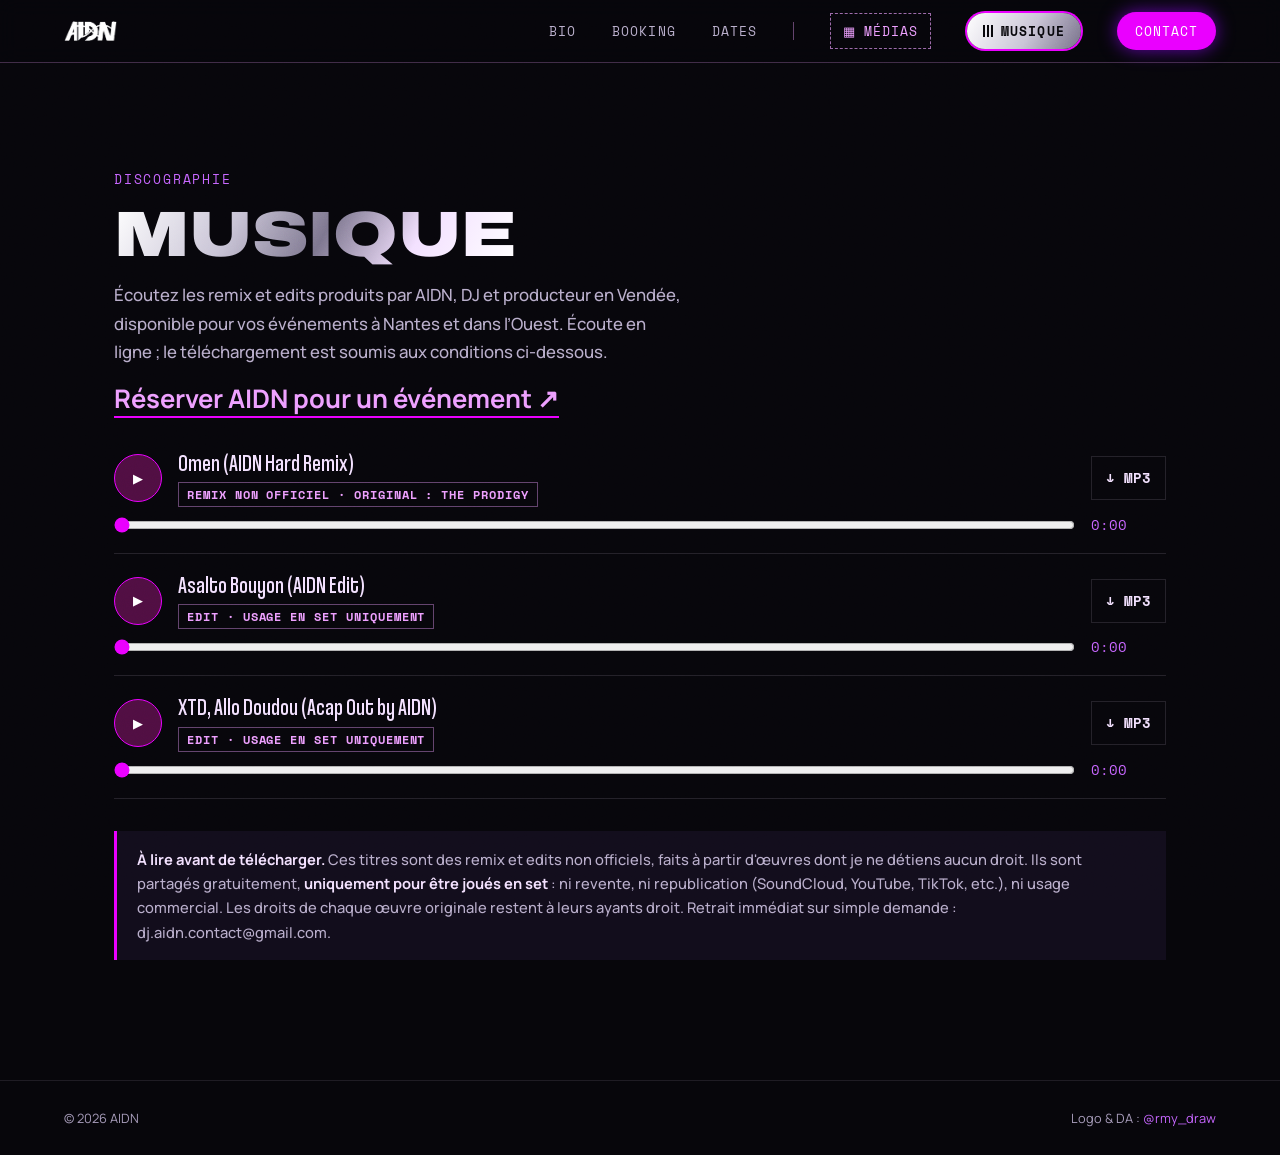
==== musique.html @ cf3eb72c "SEO Update" ====
<!DOCTYPE html>
<html lang="fr">
<head>
<meta charset="UTF-8">
<meta name="viewport" content="width=device-width, initial-scale=1, viewport-fit=cover">
<title>AIDN | Remix, edits et production musicale · DJ Nantes</title>
<meta name="description" content="Écoutez les remix et edits d’AIDN, DJ et producteur en Vendée, dispo à Nantes et dans l’Ouest. Écoute en ligne, téléchargement réservé aux DJ. Booking ouvert.">
<meta name="robots" content="index,follow,max-image-preview:large">
<meta name="theme-color" content="#07060b">
<link rel="canonical" href="https://djaidn.fr/musique.html">
<meta property="og:type" content="website">
<meta property="og:locale" content="fr_FR">
<meta property="og:site_name" content="AIDN">
<meta property="og:title" content="AIDN | Remix, edits et production musicale · DJ Nantes">
<meta property="og:description" content="Écoutez les remix et edits d’AIDN, DJ et producteur en Vendée, disponible à Nantes et dans l’Ouest.">
<meta property="og:url" content="https://djaidn.fr/musique.html">
<meta property="og:image" content="https://djaidn.fr/assets/og-aidn.jpg">
<meta property="og:image:type" content="image/jpeg">
<meta property="og:image:width" content="1200">
<meta property="og:image:height" content="630">
<meta property="og:image:alt" content="AIDN, DJ et producteur">
<meta name="twitter:card" content="summary_large_image">
<meta name="twitter:title" content="AIDN | Remix, edits et production musicale · DJ Nantes">
<meta name="twitter:description" content="Remix et edits produits par AIDN, DJ en Vendée et à Nantes.">
<meta name="twitter:image" content="https://djaidn.fr/assets/og-aidn.jpg">
<link rel="icon" href="assets/favicon-48.png" sizes="48x48" type="image/png">
<link rel="icon" href="assets/icon-192.png" sizes="192x192" type="image/png">
<link rel="apple-touch-icon" href="assets/apple-touch-icon.png">
<link rel="preload" as="image" href="assets/AIDNwLogo.png" fetchpriority="high">
<link rel="preconnect" href="https://fonts.googleapis.com">
<link rel="preconnect" href="https://fonts.gstatic.com" crossorigin>
<link href="https://fonts.googleapis.com/css2?family=Manrope:wght@500;700&family=Space+Mono:wght@400;700&display=swap" rel="stylesheet">
<link rel="preload" href="assets/fonts/Archivo-Expanded-Black.woff2" as="font" type="font/woff2" crossorigin>
<link rel="preload" href="assets/fonts/Coolvetica-Rg-Cond.woff2" as="font" type="font/woff2" crossorigin>
<link rel="stylesheet" href="style.css">
<script type="application/ld+json">
{
  "@context": "https://schema.org",
  "@type": "WebPage",
  "@id": "https://djaidn.fr/musique.html#webpage",
  "url": "https://djaidn.fr/musique.html",
  "name": "AIDN | Remix, edits et production musicale",
  "description": "Remix et edits produits par AIDN, DJ et producteur en Vendée, disponible à Nantes et dans l’Ouest.",
  "isPartOf": { "@id": "https://djaidn.fr/#website" },
  "about": { "@id": "https://djaidn.fr/#aidn" },
  "inLanguage": "fr-FR"
}
</script>
</head>
<body>
<div class="grain" aria-hidden="true"></div>

<header class="nav" id="nav">
  <a href="index.html" class="nav-logo"><img src="assets/AIDNwLogo.png" alt="AIDN, retour en haut" width="53" height="30"></a>
  <nav aria-label="Navigation principale">
    <a href="index.html#bio" class="nav-sec">Bio</a>
    <a href="index.html#booking" class="nav-sec">Booking</a>
    <a href="index.html#dates" class="nav-sec">Dates</a>
    <span class="nav-sep" aria-hidden="true"></span>
    <a href="index.html#medias" class="nav-gal">Médias</a>
    <a href="musique.html" class="nav-music" aria-current="page"><span class="eq" aria-hidden="true"><i></i><i></i><i></i></span>Musique</a>
    <a href="index.html#contact" class="pill">Contact</a>
  </nav>
</header>

<main>
  <section class="stub page-top" id="music">
    <p class="tag">Discographie</p>
    <h1 class="chrome">Musique</h1>
    <p>Écoutez les remix et edits produits par AIDN, DJ et producteur en Vendée, disponible pour vos événements à Nantes et dans l’Ouest. Écoute en ligne ; le téléchargement est soumis aux conditions ci-dessous.</p>
    <a class="mail" href="index.html#booking">Réserver AIDN pour un événement ↗</a>
    <ul class="tracks">
      <li class="track" data-title="Omen (AIDN Hard Remix)">
        <button type="button" class="t-play" aria-label="Lire Omen (AIDN Hard Remix)">▶</button>
        <div class="t-info"><strong>Omen (AIDN Hard Remix)</strong><span class="badge">Remix non officiel · original : The Prodigy</span></div>
        <input class="t-seek" type="range" min="0" max="100" value="0" step="0.1" aria-label="Position de lecture">
        <span class="t-time">0:00</span>
        <a class="t-dl" href="assets/audio/omen-aidn-hard-remix.mp3" download>↓ MP3</a>
      </li>
      <li class="track" data-title="Asalto Bouyon (AIDN Edit)">
        <button type="button" class="t-play" aria-label="Lire Asalto Bouyon (AIDN Edit)">▶</button>
        <div class="t-info"><strong>Asalto Bouyon (AIDN Edit)</strong><span class="badge">Edit · usage en set uniquement</span></div>
        <input class="t-seek" type="range" min="0" max="100" value="0" step="0.1" aria-label="Position de lecture">
        <span class="t-time">0:00</span>
        <a class="t-dl" href="assets/audio/asalto-bouyon-edit.mp3" download>↓ MP3</a>
      </li>
      <li class="track" data-title="XTD, Allo Doudou (Acap Out by AIDN)">
        <button type="button" class="t-play" aria-label="Lire Allo Doudou (Acap Out by AIDN)">▶</button>
        <div class="t-info"><strong>XTD, Allo Doudou (Acap Out by AIDN)</strong><span class="badge">Edit · usage en set uniquement</span></div>
        <input class="t-seek" type="range" min="0" max="100" value="0" step="0.1" aria-label="Position de lecture">
        <span class="t-time">0:00</span>
        <a class="t-dl" href="assets/audio/allo-doudou-acap-out.mp3" download>↓ MP3</a>
      </li>
    </ul>
    <aside class="legal">
      <strong>À lire avant de télécharger.</strong> Ces titres sont des remix et edits non officiels, faits à partir d'œuvres dont je ne détiens aucun droit. Ils sont partagés gratuitement, <b>uniquement pour être joués en set</b> : ni revente, ni republication (SoundCloud, YouTube, TikTok, etc.), ni usage commercial. Les droits de chaque œuvre originale restent à leurs ayants droit. Retrait immédiat sur simple demande : dj.aidn.contact@gmail.com.
    </aside>
    <dialog id="dlDialog">
      <form method="dialog">
        <h3>Conditions de téléchargement</h3>
        <p>Edit ou remix non officiel : je n'en détiens pas les droits. Usage en set uniquement, sans publication ni revente.</p>
        <label><input type="checkbox" id="dlOk"> J'accepte ces conditions</label>
        <div class="dlg-actions"><button value="cancel">Annuler</button><button id="dlGo" value="ok" disabled>Télécharger</button></div>
      </form>
    </dialog>
  </section>
</main>

<footer>
  <span>© 2026 AIDN</span>
  <span>Logo &amp; DA : <a href="https://www.instagram.com/rmy_draw/" target="_blank" rel="noopener">@rmy_draw</a></span>
</footer>

<script src="script.js" defer></script>
</body>
</html>
---- style.css ----
/* =========================================================
   style.css — AIDN · Direction 1 « Y2K Grunge & Modern Clubbing »
   1. Variables  2. Base  3. Nav  4. Hero  5. Bandeau papier
   6. Sections  7. Responsive / accessibilité
   ========================================================= */

@font-face{font-family:'Archivo Expanded';src:url('assets/fonts/Archivo-Expanded-Black.woff2') format('woff2');font-weight:900;font-style:normal;font-display:swap}
@font-face{font-family:'Coolvetica Condensed';src:url('assets/fonts/Coolvetica-Rg-Cond.woff2') format('woff2');font-weight:400;font-style:normal;font-display:swap}
@font-face{font-family:'Grime Slime';src:url('assets/fonts/GrimeSlime-Regular.woff2') format('woff2');font-weight:400;font-style:normal;font-display:swap}

/* ---------- 1. Variables : palette de la charte + effet chrome ---------- */
:root {
  --ink: #07060b; 
  --surface: #120d1c;
  --deep: #500e42; 
  --vivid: #ea00ff; 
  --mid: #c766ff; 
  --pink: #ee9fff; 
  --pale: #f3e1ff;
  --chrome: linear-gradient(120deg,#fff 0%,#c9c4d6 30%,#7d768f 52%,#f3e1ff 74%,#fff 100%);
  
  /* Polices : titres / sous-titres / accents / texte / labels */
  --display: 'Archivo Expanded', 'Arial Black', sans-serif;
  --cond: 'Coolvetica Condensed', 'Arial Narrow', sans-serif;
  --tag: 'Grime Slime', cursive;
  --body: 'Manrope', sans-serif;
  --mono: 'Space Mono', monospace;
  
  --pad: clamp(20px,5vw,64px);
}

/* ---------- 2. Base ---------- */

*{box-sizing:border-box;margin:0;padding:0}
html{scroll-behavior:smooth;scroll-padding-top:80px}
body{background:var(--ink);color:var(--pale);font:500 1rem/1.6 var(--body);overflow-x:hidden}
img{max-width:100%;display:block}
a{color:inherit;text-decoration:none}
:focus-visible{outline:2px solid var(--pink);outline-offset:3px}
::selection{background:var(--vivid);color:#fff}


/* Grain : la texture qui casse le côté « lisse » */
.grain{
  position:fixed;inset:0;z-index:60;pointer-events:none;opacity:.08;mix-blend-mode:overlay;
  background-image:url("data:image/svg+xml,%3Csvg xmlns='http://www.w3.org/2000/svg' width='120' height='120'%3E%3Cfilter id='n'%3E%3CfeTurbulence type='fractalNoise' baseFrequency='0.9' numOctaves='2' stitchTiles='stitch'/%3E%3C/filter%3E%3Crect width='100%25' height='100%25' filter='url(%23n)'/%3E%3C/svg%3E");
}
.tag{font:400 .72rem var(--mono);letter-spacing:.18em;text-transform:uppercase;color:var(--mid)}
.chrome{background:var(--chrome);-webkit-background-clip:text;background-clip:text;color:transparent}

/* ---------- 3. Nav ---------- */
.nav{
  position:fixed;top:0;left:0;right:0;z-index:50;
  display:flex;align-items:center;justify-content:space-between;
  padding:12px var(--pad);padding-top:calc(12px + env(safe-area-inset-top,0px));
  background:rgba(7,6,11,.7);backdrop-filter:blur(10px);
  border-bottom:1px solid rgba(238,159,255,.25);transition:padding .3s ease;
}
.nav.scrolled{padding-block:6px}
.nav-logo img{height:30px;width:auto}
.nav nav{display:flex;align-items:center;gap:clamp(16px,3vw,36px)}
.nav a:not(.nav-logo),.nav-btn{font:400 .76rem var(--mono);letter-spacing:.08em;text-transform:uppercase;color:#b9aecb;transition:color .2s}
.nav a:not(.nav-logo):hover,.nav-btn:hover{color:#fff}
.nav .pill{color:var(--pale);border:1px solid var(--vivid);border-radius:999px;padding:8px 16px}
.nav .pill:hover{background:var(--vivid)}

/* ---------- 4. Hero ---------- */
.hero{
  position:relative;min-height:100svh;overflow:hidden;
  display:flex;flex-direction:column;align-items:center;justify-content:center;text-align:center;
  padding:96px var(--pad) 72px;
  background:radial-gradient(ellipse at 50% 38%,rgba(149,0,255,.28),transparent 62%);
}
/* Halftone : trame de points en surimpression */
.hero::before{
  content:"";position:absolute;inset:0;pointer-events:none;opacity:.14;
  background:radial-gradient(circle,var(--mid) 1.3px,transparent 1.6px) 0 0/14px 14px;
  -webkit-mask-image:linear-gradient(transparent,#000 30%,#000 70%,transparent);
          mask-image:linear-gradient(transparent,#000 30%,#000 70%,transparent);
}
.hero>*{position:relative}
/* Le PNG a un fond noir : « screen » le fond le décor sans carré visible */
.hero-art{width:min(130%,1080px);margin:-6% auto -8%;mix-blend-mode:screen}
.hero-sub{max-width:46ch;color:#b9aecb}

.doors{display:grid;grid-template-columns:1fr 1fr;gap:16px;width:min(100%,720px);margin-top:36px;text-align:left}
.door{
  display:flex;flex-direction:column;gap:6px;padding:22px 24px;border-radius:4px;
  border:1px solid rgba(238,159,255,.4);background:rgba(18,13,28,.75);
  transition:transform .25s ease,box-shadow .25s ease,background .25s ease;
}
.door .k{font:700 .7rem var(--mono);letter-spacing:.16em;text-transform:uppercase;color:var(--pink)}
.door strong{font:400 1.7rem/1.05 var(--cond)}
.door em{font:400 .76rem var(--mono);font-style:normal;color:#b9aecb}
.door:hover{transform:translateY(-4px) rotate(-.6deg);box-shadow:0 0 34px rgba(149,0,255,.6);background:var(--deep)}
.door-fan{border-color:var(--vivid)}

/* ---------- 5. Bandeau « papier » aux bords déchirés + défilement ---------- */
.marquee{position:relative;background:var(--pale);color:var(--deep);padding:20px 0;overflow:hidden;margin:20px 0}
.marquee::before,.marquee::after{content:"";position:absolute;left:0;right:0;height:18px;background:var(--ink)}
.marquee::before{top: -1px;clip-path:polygon(0 0,100% 0,100% 40%,94% 70%,88% 25%,82% 80%,76% 35%,70% 75%,64% 20%,58% 70%,52% 30%,46% 80%,40% 25%,34% 72%,28% 30%,22% 78%,16% 22%,10% 70%,5% 35%,0 60%)}
.marquee::after{bottom:0;clip-path:polygon(0 100%,100% 100%,100% 60%,95% 30%,89% 75%,83% 25%,77% 70%,71% 30%,65% 80%,59% 28%,53% 72%,47% 22%,41% 75%,35% 30%,29% 80%,23% 25%,17% 72%,11% 30%,5% 78%,0 40%)}
.marquee-track{display:flex;width:max-content;animation:scroll 30s linear infinite}
.marquee-track span{font:900 clamp(1.4rem,4vw,2.4rem) var(--display);text-transform:uppercase;padding:0 .8em;white-space:nowrap}
.marquee-track span::after{content:"✦";margin-left:1.6em;color:var(--vivid)}
@keyframes scroll{to{transform:translateX(-50%)}}

/* ---------- 6. Sections ---------- */
.stub{max-width:1180px;margin:0 auto;padding:clamp(72px,10vw,120px) var(--pad);display:flex;flex-direction:column;gap:14px;align-items:flex-start}
.stub h1,.stub h2{font:900 clamp(2.2rem,6vw,4rem)/1 var(--display);text-transform:uppercase}
.stub p:not(.tag){color:#b9aecb;max-width:52ch}
.slot{width:100%;min-height:150px;margin-top:10px;display:grid;place-items:center;border:1px dashed rgba(238,159,255,.35);border-radius:4px;font:400 .76rem var(--mono);text-transform:uppercase;letter-spacing:.08em;color:var(--mid)}
.mail{font:700 clamp(1rem,3vw,1.6rem) var(--body);color:var(--pink);border-bottom:2px solid var(--vivid)}
footer{display:flex;flex-wrap:wrap;justify-content:space-between;gap:12px;padding:28px var(--pad);border-top:1px solid rgba(243,225,255,.1);font:400 .72rem var(--body);color:#8f84a3}
footer a{color:var(--mid)}

/* Apparition au scroll (activée seulement si le JS tourne) */
.js .reveal>*{opacity:0;transform:translateY(20px);transition:opacity .7s ease,transform .7s cubic-bezier(.2,.8,.2,1);transition-delay:calc(var(--i,0)*80ms)}
.js .reveal.in>*{opacity:1;transform:none}

/* ---------- 7. Responsive & accessibilité ---------- */
@media (max-width:720px){
  .nav-sec,.nav-sep{display:none} /* menu burger prévu à l'étape suivante */
  .doors{grid-template-columns:1fr}
}
@media (prefers-reduced-motion:reduce){
  html{scroll-behavior:auto}
  .marquee-track{animation:none}
  .js .reveal{opacity:1;transform:none;transition:none}
  .door{transition:none}
}

/* ---------- 8. Galerie (alias pour le gallery.css existant) ---------- */
:root{--violet:var(--vivid);--paper:var(--pale);--line:rgba(243,225,255,.12);--muted:#b9aecb}
.eyebrow{font:400 .72rem var(--mono);letter-spacing:.18em;text-transform:uppercase;color:var(--mid)}
#siteWrap{transition:filter .4s ease}
.nav-btn{background:none;border:0;cursor:pointer}
.open-gal{font:700 .8rem var(--mono);letter-spacing:.06em;text-transform:uppercase;color:var(--pale);background:none;cursor:pointer;border:1px solid var(--vivid);border-radius:999px;padding:14px 26px;transition:background .2s}
.open-gal:hover{background:var(--vivid)}

/* ---------- 9. Booking, dates, contact ---------- */
.rider,.tracks,.dates,.socials,.legal{width:100%}
.rider{border:1px solid rgba(238,159,255,.3);border-radius:4px;padding:18px 22px}
.rider summary{font:400 1.8rem var(--cond);text-transform:uppercase;cursor:pointer}
.rider-cols{display:grid;grid-template-columns:repeat(auto-fit,minmax(240px,1fr));gap:24px;margin-top:16px}
.rider h3{font:700 .72rem var(--body);letter-spacing:.14em;text-transform:uppercase;color:var(--pink);margin-bottom:8px}
.rider li{margin-left:1.1em;list-style:square;color:#b9aecb}
.rider em{font-style:normal;color:var(--mid);margin-right:.4em}
.dates li,.socials a{display:flex;align-items:center;gap:20px;padding:18px 0;border-bottom:1px solid rgba(243,225,255,.12)}
.dates time{display:flex;flex-direction:column;align-items:center;min-width:64px;font:400 .66rem var(--mono);text-transform:uppercase;color:var(--mid)}
.dates time b{font:900 2rem/1 var(--display);color:var(--pale)}
.dates div{flex:1;display:flex;flex-direction:column}
.dates strong{font:400 1.7rem/1.1 var(--cond)}
.dates span{color:#b9aecb}
.badge{font:700 .66rem var(--mono);letter-spacing:.08em;text-transform:uppercase;color:var(--pink);border:1px solid rgba(238,159,255,.4);padding:3px 8px;align-self:flex-start}
.socials a{justify-content:space-between;font:700 .9rem var(--mono);text-transform:uppercase}
.socials a span{color:var(--mid);font-family: var(--body);}
.socials a:hover span{color:var(--pink)}

/* ---------- 10. Lecteur audio ---------- */
.track{display:grid;grid-template-columns:48px 1fr auto;grid-template-areas:"p i d" "s s t";gap:8px 16px;align-items:center;padding:18px 0;border-bottom:1px solid rgba(243,225,255,.12)}
.t-play{grid-area:p;width:48px;height:48px;border-radius:50%;border:1px solid var(--vivid);background:var(--deep);color:#fff;cursor:pointer;transition:box-shadow .2s}
.t-play:hover,.track.playing .t-play{box-shadow:0 0 22px rgba(149,0,255,.7);background:var(--vivid)}
.t-info{grid-area:i;display:flex;flex-direction:column;gap:6px}
.t-info strong{font:400 1.5rem/1.1 var(--cond)}
.t-seek{grid-area:s;width:100%;accent-color:var(--vivid)}
.t-time{grid-area:t;font:400 .76rem var(--mono);color:var(--mid)}
.t-dl{grid-area:d;font:700 .76rem var(--mono);color:var(--pale);border:1px solid var(--line);padding:8px 12px;transition:border-color .2s}
.t-dl:hover{border-color:var(--vivid)}
.legal{margin-top:18px;padding:16px 20px;border-left:3px solid var(--vivid);background:var(--surface);font-size:.86rem;color:#b9aecb}
.legal strong,.legal b{color:var(--pale)}
dialog{margin:auto;max-width:min(92vw,440px);padding:26px;border:1px solid var(--vivid);background:var(--surface);color:var(--pale)}
dialog::backdrop{background:rgba(7,6,11,.8);backdrop-filter:blur(4px)}
dialog h3{font:400 1.7rem var(--cond);margin-bottom:10px}
dialog p{color:#b9aecb;margin-bottom:14px}
dialog label{display:flex;gap:10px;align-items:center;font-size:.9rem}
.dlg-actions{display:flex;justify-content:flex-end;gap:10px;margin-top:20px}
.dlg-actions button{font:700 .76rem var(--mono);text-transform:uppercase;padding:10px 16px;border:1px solid var(--vivid);background:none;color:var(--pale);cursor:pointer}
#dlGo{background:var(--vivid)}
#dlGo:disabled{opacity:.35;cursor:not-allowed}

/* ---------- 11. Bio + page Musique ---------- */
#bio .bio-text{display:flex;flex-direction:column;gap:16px;max-width:62ch}
#bio .bio-text p{font-size:1.05rem;max-width:none}
.stub strong{color:var(--pale)}
.page-top{padding-top:clamp(120px,16vw,170px)}
.nav a[aria-current="page"]{color:#fff}

/* ---------- 12. Nav : 3 familles ---------- */
/* Liens de section (Bio, Booking, Dates) = texte mono sobre, voir §3.
   Galerie = étiquette pointillée (ouvre le mur d'images) */
.nav-sep{width:1px;height:18px;background:rgba(238,159,255,.4)}
.nav a.nav-gal,.nav button.nav-gal{display:inline-flex;align-items:center;gap:8px;color:var(--pink);border:1px dashed rgba(238,159,255,.65);padding:7px 12px;transition:transform .2s,background .2s}
.nav .nav-gal::before{content:"▦";font-size:.8rem}
.nav a.nav-gal:hover,.nav button.nav-gal:hover{background:var(--deep);color:#fff;transform:rotate(-2deg)}
/* Musique = pastille chrome avec mini égaliseur (ouvre une autre page) */
.nav a.nav-music{display:inline-flex;align-items:center;color:var(--ink);font-weight:700;background:var(--chrome);background-size:200% 100%;border-radius:999px;padding:8px 16px;transition:box-shadow .25s,background-position .4s}
.nav a.nav-music:hover{color:var(--ink);background-position:100% 0;box-shadow:0 0 22px rgba(199,102,255,.8)}
.nav a.nav-music[aria-current]{box-shadow:0 0 0 2px var(--vivid)}
.eq{display:inline-flex;align-items:flex-end;gap:2px;height:12px;margin-right:8px}
.eq i{width:2px;height:100%;background:currentColor;transform-origin:bottom;animation:eq 1s ease-in-out infinite}
.eq i:nth-child(2){animation-delay:.2s}.eq i:nth-child(3){animation-delay:.4s}
@keyframes eq{50%{transform:scaleY(.3)}}
/* Contact = bouton plein néon (l'action principale) */
.nav a.pill{color:#fff;background:var(--vivid);border:0;padding:9px 18px;box-shadow:0 0 18px rgba(149,0,255,.65);transition:background .2s,box-shadow .2s,color .2s}
.nav a.pill:hover{background:var(--pink);color:var(--ink);box-shadow:0 0 26px rgba(238,159,255,.8)}

/* ---------- 13. Bio : photo « sticker » Y2K ---------- */
.bio-grid{display:grid;grid-template-columns:minmax(0,.8fr) minmax(0,1.2fr);gap:clamp(28px,5vw,64px);align-items:center;width:100%;margin-top:12px}
.bio-photo{position:relative;transform:rotate(-2deg);filter:drop-shadow(0 12px 28px rgba(149,0,255,.45))}
.bio-frame{position:relative;aspect-ratio:3/4;background:var(--deep);clip-path:url(#jaggedFrame);-webkit-clip-path:url(#jaggedFrame)}
.bio-frame img{width:100%;height:100%;object-fit:cover}
.bio-frame::before,.bio-frame::after{content:"";position:absolute;inset:0;pointer-events:none;transition:opacity .4s}
.bio-frame::before{opacity:.28;mix-blend-mode:screen;background:radial-gradient(circle,var(--mid) 1.2px,transparent 1.5px) 0 0/10px 10px}
.bio-frame::after{opacity:.5;mix-blend-mode:color;background:linear-gradient(160deg,var(--vivid),var(--deep))}
.bio-photo:hover .bio-frame::after{opacity:.12}
.bio-photo::before{content:"";position:absolute;z-index:2;top:-10px;left:50%;width:120px;height:28px;background:rgba(243,225,255,.85);transform:translateX(-50%) rotate(-4deg);clip-path:polygon(0 8%,6% 0,12% 10%,100% 0,100% 92%,94% 100%,88% 90%,0 100%)}
.bio-star{position:absolute;z-index:2;top:-24px;right:-18px;width:64px;height:64px;color:var(--pink);animation:bio-spin 20s linear infinite}
@keyframes bio-spin{to{transform:rotate(360deg)}}
.bio-photo figcaption{position:absolute;z-index:2;left:14px;bottom:-10px;background:var(--pale);color:var(--deep);font:400 1.3rem/1 var(--tag);letter-spacing:.02em;padding:5px 12px;transform:rotate(-3deg)}

/* ---------- 14. Loader ---------- */
#loader{--ld-w:clamp(150px,40vw,220px);position:fixed;inset:0;z-index:100;display:none;align-items:center;justify-content:center;background:var(--ink) radial-gradient(ellipse at 50% 50%,rgba(149,0,255,.35),transparent 60%);transition:transform .85s cubic-bezier(.77,0,.18,1) .3s}
.loading #loader{display:flex}
html.loading{overflow:hidden}
/* Sortie : le contenu zoome et s'efface, puis le rideau monte avec un bord papier déchiré */
#loader.out{transform:translateY(-104%);pointer-events:none}
#loader::after{content:"";position:absolute;left:0;right:0;top:100%;height:20px;background:var(--pale);clip-path:polygon(0 0,100% 0,100% 30%,94% 80%,88% 35%,82% 90%,76% 40%,70% 85%,64% 30%,58% 80%,52% 38%,46% 90%,40% 32%,34% 82%,28% 36%,22% 88%,16% 30%,10% 80%,5% 40%,0 70%)}
.ld-halftone{position:absolute;inset:0;opacity:.16;background:radial-gradient(circle,var(--mid) 1.3px,transparent 1.6px) 0 0/14px 14px;-webkit-mask-image:radial-gradient(circle,#000,transparent 75%);mask-image:radial-gradient(circle,#000,transparent 75%)}
.ld-logo{position:relative;width:var(--ld-w);transition:opacity .3s ease,transform .5s cubic-bezier(.5,0,.8,.3)}
#loader.out .ld-logo{opacity:0;transform:scale(1.35)}
.ld-logo img{width:100%;animation:ld-glitch 1.1s steps(1,end) infinite}
/* Glitch RVB : le logo PNG est détouré, drop-shadow suit sa forme exacte */
@keyframes ld-glitch{
  0%,60%,100%{transform:none;filter:drop-shadow(0 0 14px rgba(149,0,255,.8))}
  20%{transform:translate(-3px,1px);filter:drop-shadow(-4px 0 0 var(--pink)) drop-shadow(4px 0 0 var(--vivid))}
  40%{transform:translate(2px,-1px);filter:drop-shadow(3px 0 0 var(--pink)) drop-shadow(-3px 0 0 var(--vivid))}
  80%{transform:translate(-1px,0) skewX(-4deg);filter:drop-shadow(-3px 0 0 var(--mid)) drop-shadow(3px 0 0 var(--deep))}
}
.ld-star{position:absolute;width:30px;height:30px;color:var(--pink);animation:bio-spin 8s linear infinite}
.ld-star.a{top:-16px;left:-12px}
.ld-star.b{bottom:-14px;right:-10px;width:20px;height:20px;color:var(--vivid);animation-direction:reverse}
/* Texte + barre accrochés sous le logo : le logo reste pile au centre de l'écran */
.ld-foot{position:absolute;left:0;right:0;top:100%;display:grid;gap:6px}
.ld-meta{display:flex;justify-content:space-between;font:700 .56rem var(--mono);letter-spacing:.12em;text-transform:uppercase;color:var(--mid)}
.ld-bar{height:4px;border:1px solid rgba(238,159,255,.5);padding:1px}
.ld-bar i{display:block;height:100%;background:var(--chrome);transform:scaleX(0);transform-origin:left;box-shadow:0 0 10px var(--vivid)}

@media (max-width:720px){
  .nav nav{gap:8px}
  .nav a:not(.nav-logo),.nav-btn{font-size:.64rem}
  .nav a.nav-gal,.nav button.nav-gal{padding:6px 8px}
  .nav a.nav-music{padding:6px 10px}
  .nav a.pill{padding:7px 12px}
  .bio-grid{grid-template-columns:1fr}
  .bio-photo{max-width:320px;margin:0 auto}
}
@media (prefers-reduced-motion:reduce){
  .ld-logo img,.ld-star,.bio-star,.eq i{animation:none}
  #loader{transition:none}
}

/* ---------- 15. Animations (transform / opacity uniquement = GPU, pas de reflow) ---------- */
/* Entrée du hero en cascade. On n'anime PAS le <h1> : un parent animé isolerait le
   mix-blend-mode du logo et ferait réapparaître son fond noir. */
.js:not(.ready) .hero>:not(h1),.js:not(.ready) .hero-art{opacity:0}
.ready .hero>:not(h1),.ready .hero-art{animation:rise .8s cubic-bezier(.2,.8,.2,1) backwards;animation-delay:calc(var(--i,0)*90ms)}
.hero-art{--i:1}.hero>:nth-child(3){--i:2}.hero>:nth-child(4){--i:3}
@keyframes rise{from{opacity:0;transform:translateY(22px)}}
/* Photo Bio : se redresse en se posant */
.bio-photo{transition:transform .9s cubic-bezier(.2,.8,.2,1) .25s}
.js .reveal:not(.in) .bio-photo{transform:rotate(-7deg) scale(.9)}
/* Retour tactile au clic */
.door:active,.nav a.pill:active,.nav a.nav-music:active,.open-gal:active,.t-play:active{transform:scale(.97)}
/* Bandeau : pause au survol */
.marquee:hover .marquee-track{animation-play-state:paused}
/* Lecture en cours : anneau qui pulse autour du bouton */
.t-play{position:relative}
.track.playing .t-play::after{content:"";position:absolute;inset:-1px;border-radius:50%;border:1px solid var(--pink);animation:ring 1.4s ease-out infinite}
@keyframes ring{to{transform:scale(1.6);opacity:0}}
/* Progression du scroll : filet chrome sous la nav */
.nav::after{content:"";position:absolute;left:0;right:0;bottom:-1px;height:2px;background:var(--chrome);transform:scaleX(var(--p,0));transform-origin:left}
/* Économie de ressources : on met en pause ce qui n'est pas visible ou qui est flouté */
.is-paused,.is-paused *{animation-play-state:paused}
#siteWrap.is-blurred *{animation-play-state:paused}

@media (prefers-reduced-motion:reduce){
  .js:not(.ready) .hero>:not(h1),.js:not(.ready) .hero-art{opacity:1}
  .ready .hero>:not(h1),.ready .hero-art{animation:none}
  .js .reveal>*{opacity:1;transform:none;transition:none}
  .js .reveal:not(.in) .bio-photo{transform:rotate(-2deg)}
  #loader.out{transform:none;opacity:0}
  #loader::after{display:none}
  .track.playing .t-play::after{animation:none}
}

/* ---------- 16. Dates (lues depuis dates.json) : horaires au centre ---------- */
.dates li{display:grid;grid-template-columns:1fr auto 1fr;align-items:center;gap:16px 28px;padding:22px 0}
.dates .d-left{display:flex;flex-direction:row;align-items:center;gap:20px;flex:none}
.dates .d-venue{display:flex;flex-direction:column;flex:none}
.dates .d-hours{display:flex;flex-direction:column;align-items:center;text-align:center;gap:4px;flex:none}
.dates .d-hours b{font:900 clamp(1.3rem,3.4vw,2rem)/1 var(--display);color:var(--pale);white-space:nowrap}
.dates .d-hours span{font:400 .85rem var(--mono);letter-spacing:.1em;text-transform:uppercase;color:var(--mid)}
.dates .d-right{display:flex;flex-direction:column;align-items:flex-end;gap:8px;flex:none}
.badge.spray{font:400 1.3rem/1 var(--tag);letter-spacing:.02em;text-transform:none;color:var(--pink);border:0;padding:0;transform:rotate(-4deg)}

/* Historique : dates passées, centrées, en défilement continu (même principe que le bandeau papier) */
.dates li:last-child{border-bottom:0}
.dates-history{width:100%;margin-top:clamp(28px,5vw,52px);display:flex;flex-direction:column;align-items:center;gap:22px;text-align:center}
.dates-history[hidden]{display:none}
.history-title{display:flex;flex-direction:column;align-items:center;gap:6px;font:700 .8rem var(--mono);letter-spacing:.2em;text-transform:uppercase;color:var(--pink)}
.history-title span::before,.history-title span::after{content:"✦";color:var(--vivid);margin:0 .9em}
.history-title em{font:400 .76rem var(--mono);font-style:normal;letter-spacing:.1em;color:var(--mid)}
.history-marquee{width:100%;overflow:hidden;padding:10px 0;-webkit-mask-image:linear-gradient(90deg,transparent,#000 9%,#000 91%,transparent);mask-image:linear-gradient(90deg,transparent,#000 9%,#000 91%,transparent)}
.history-track{display:flex;width:max-content;animation:history-scroll var(--dur,36s) linear infinite}
.history-marquee:hover .history-track{animation-play-state:paused}
.history-group{display:flex;gap:16px;padding-right:16px;list-style:none}
@keyframes history-scroll{to{transform:translateX(-50%)}}
.history-card{flex:none;width:236px;display:flex;flex-direction:column;gap:6px;padding:18px 20px;text-align:left;border:1px solid rgba(238,159,255,.3);border-radius:4px;background:var(--surface);transition:border-color .25s,box-shadow .25s}
.history-card:nth-child(odd){transform:rotate(-.8deg)}
.history-card:nth-child(even){transform:rotate(.8deg)}
.history-card:hover{border-color:var(--vivid);box-shadow:0 0 22px rgba(234,0,255,.35)}
.history-card time{font:400 .78rem var(--mono);letter-spacing:.1em;text-transform:uppercase;color:var(--mid)}
.history-card strong{font:400 1.6rem/1.05 var(--cond);color:var(--pale)}
.history-card span{font:400 .8rem var(--mono);letter-spacing:.08em;text-transform:uppercase;color:#b9aecb}
@media (max-width:720px){.history-card{width:200px}}
@media (prefers-reduced-motion:reduce){
  .history-marquee{-webkit-mask-image:none;mask-image:none}
  .history-track{animation:none;width:auto;justify-content:center}
  .history-group{flex-wrap:wrap;justify-content:center;padding-right:0}
  .history-group[aria-hidden="true"],.h-dup{display:none}
}

@media (max-width:720px){
  .dates li{grid-template-columns:1fr;justify-items:center;text-align:center}
  .dates .d-left{flex-direction:column;gap:10px}
  .dates .d-right{align-items:center}
}

/* ---------- 17. Lisibilité : tailles minimales, contrastes, confort de lecture ---------- */
.tag,.eyebrow{font-size:.8rem;letter-spacing:.14em}
.nav a:not(.nav-logo),.nav-btn{font-size:.82rem}
.door{padding:24px 26px}
.door .k{font-size:.78rem}
.door em{font-size:.85rem}
.badge{font-size:.74rem}
.rider h3{font-size:.8rem}
.dates time{font-size:.78rem}
.t-time{font-size:.85rem}
.t-dl{font-size:.85rem;padding:11px 14px}
.dlg-actions button{font-size:.85rem;padding:12px 18px}
.legal{font-size:.92rem;line-height:1.65}
.stub p:not(.tag){font-size:1.05rem;line-height:1.7}
.socials a{font-size:1rem;padding:20px 0}
footer{font-size:.8rem;color:#a79cba}
@media (max-width:720px){.nav a:not(.nav-logo),.nav-btn{font-size:.68rem}}

/* ---------- 18. Médias ---------- */
.media-grid{display:grid;grid-template-columns:repeat(auto-fit,minmax(240px,1fr));gap:16px;width:100%;margin-top:8px}
.media-card{display:flex;flex-direction:column;gap:8px;padding:24px;min-height:190px;border:1px solid rgba(238,159,255,.35);background:var(--surface);transition:transform .25s,box-shadow .25s,border-color .25s}
.media-card .plat{font:700 .8rem var(--mono);letter-spacing:.14em;text-transform:uppercase;color:var(--pink)}
.media-card strong{font:400 2rem/1 var(--cond);color:var(--pale)}
.media-card p{flex:1;font-size:.95rem !important;color:#b9aecb}
.media-card .go{font:700 .85rem var(--mono);color:var(--pale)}
a.media-card:hover{transform:translateY(-4px) rotate(-.5deg);border-color:var(--vivid);box-shadow:0 0 28px rgba(234,0,255,.45)}
.media-card.soon{border-style:dashed}
.media-card.soon .go{color:var(--mid)}
.media-wall{position:relative;display:grid;grid-template-columns:repeat(3,1fr);gap:10px;width:100%;margin:8px 0 22px;padding:0;border:0;background:none;cursor:pointer}
.mw-cell{position:relative;aspect-ratio:3/4;overflow:hidden;border:1px solid rgba(238,159,255,.3);transition:transform .35s}
.mw-cell img{position:absolute;inset:0;width:100%;height:100%;object-fit:cover;filter:saturate(.85);transition:filter .35s}
.media-wall:hover .mw-cell img{filter:none}
.media-wall:hover .mw-cell:nth-child(odd){transform:rotate(-1.2deg)}
.media-wall:hover .mw-cell:nth-child(even){transform:rotate(1.2deg)}
/* Changement de photo : la nouvelle remonte avec un bord déchiré + flash de couleur (clip-path/filter, 13 points à chaque étape) */
.mw-next{animation:mw-tear .85s cubic-bezier(.65,0,.25,1) forwards;clip-path:polygon(0 100%,10% 100%,20% 100%,30% 100%,40% 100%,50% 100%,60% 100%,70% 100%,80% 100%,90% 100%,100% 100%,100% 100%,0 100%)}
@keyframes mw-tear{
  0%{clip-path:polygon(0 100%,10% 100%,20% 100%,30% 100%,40% 100%,50% 100%,60% 100%,70% 100%,80% 100%,90% 100%,100% 100%,100% 100%,0 100%);filter:saturate(2.2) contrast(1.3) hue-rotate(-30deg)}
  50%{clip-path:polygon(0 56%,10% 46%,20% 60%,30% 44%,40% 58%,50% 48%,60% 62%,70% 45%,80% 57%,90% 47%,100% 55%,100% 100%,0 100%)}
  100%{clip-path:polygon(0 -4%,10% -10%,20% -5%,30% -11%,40% -4%,50% -9%,60% -5%,70% -11%,80% -4%,90% -9%,100% -5%,100% 100%,0 100%);filter:saturate(.85)}
}
@media (prefers-reduced-motion:reduce){.mw-next{animation:none}}
.media-wall span{position:absolute;left:50%;bottom:-16px;transform:translateX(-50%);white-space:nowrap;background:var(--vivid);color:#fff;font:700 .85rem var(--mono);letter-spacing:.06em;text-transform:uppercase;padding:12px 22px;border-radius:999px;box-shadow:0 0 22px rgba(234,0,255,.6)}
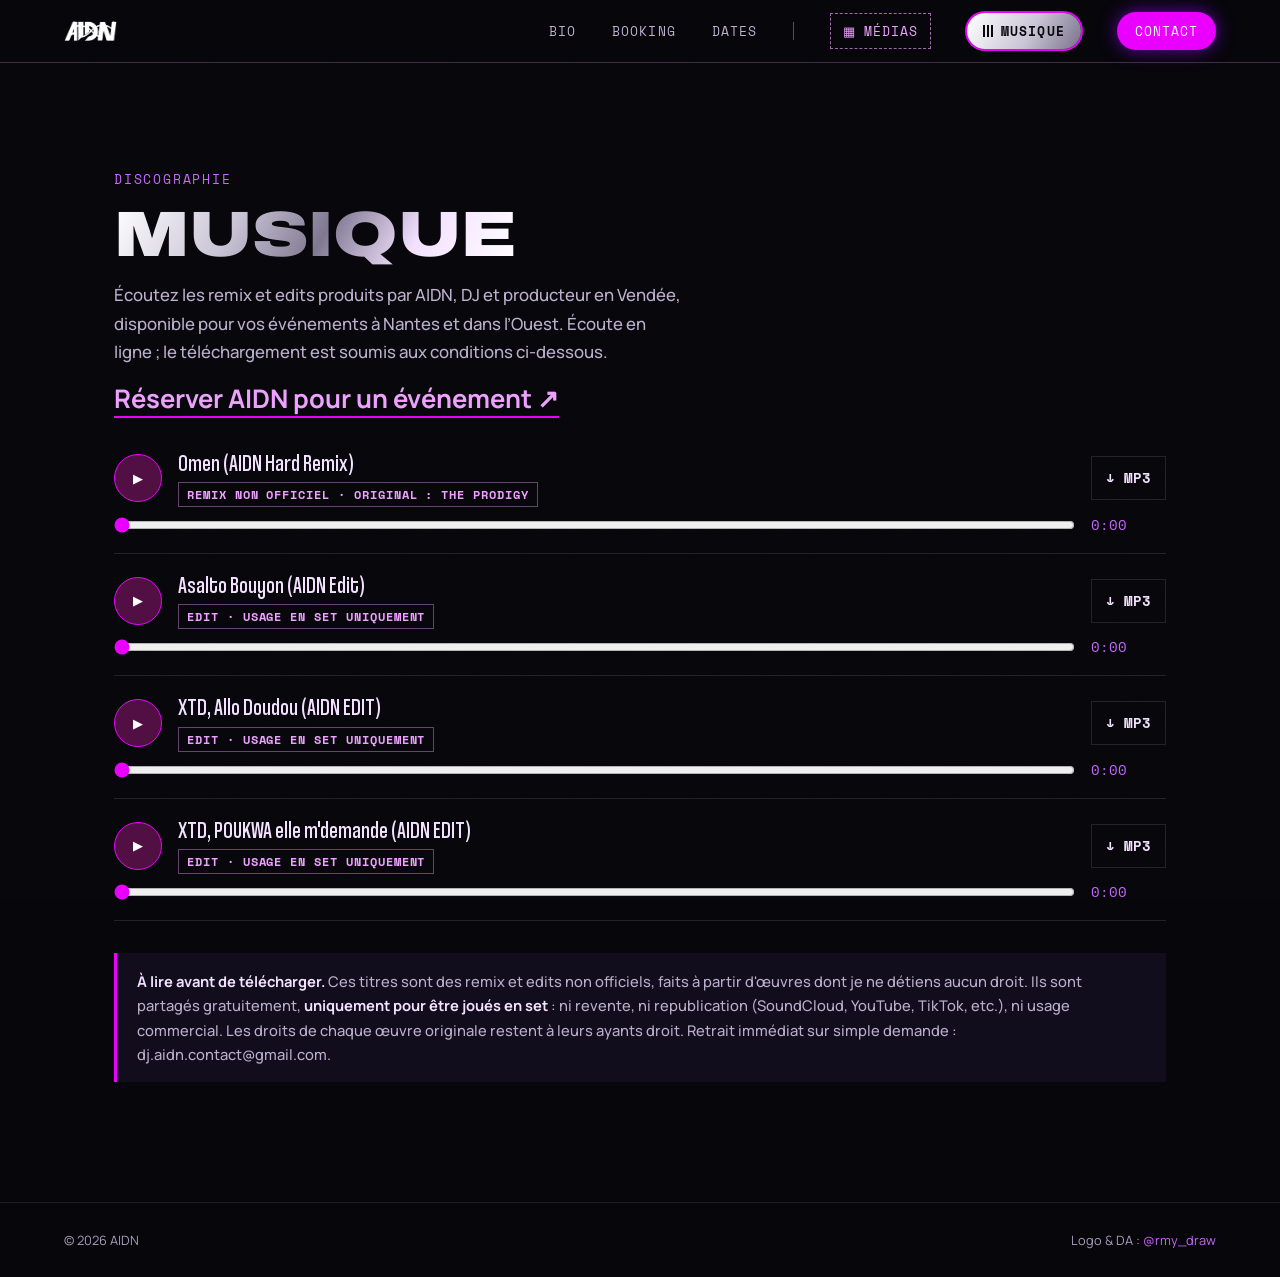
==== commit 3ef79ca2: "Ajout d'un XTD" ====
--- a/musique.html
+++ b/musique.html
@@ -86,10 +86,17 @@
       </li>
       <li class="track" data-title="XTD, Allo Doudou (Acap Out by AIDN)">
         <button type="button" class="t-play" aria-label="Lire Allo Doudou (Acap Out by AIDN)">▶</button>
-        <div class="t-info"><strong>XTD, Allo Doudou (Acap Out by AIDN)</strong><span class="badge">Edit · usage en set uniquement</span></div>
+        <div class="t-info"><strong>XTD, Allo Doudou (AIDN EDIT)</strong><span class="badge">Edit · usage en set uniquement</span></div>
         <input class="t-seek" type="range" min="0" max="100" value="0" step="0.1" aria-label="Position de lecture">
         <span class="t-time">0:00</span>
-        <a class="t-dl" href="assets/audio/allo-doudou-acap-out.mp3" download>↓ MP3</a>
+        <a class="t-dl" href="assets/audio/allo-doudou-acap-out(AIDN-EDIT).mp3" download>↓ MP3</a>
+      </li>
+      <li class="track" data-title="XTD, POUKWA elle m'demande (AIDN EDIT)">
+        <button type="button" class="t-play" aria-label="Lire POUKWA elle m'demande (AIDN EDIT)">▶</button>
+        <div class="t-info"><strong>XTD, POUKWA elle m'demande (AIDN EDIT)</strong><span class="badge">Edit · usage en set uniquement</span></div>
+        <input class="t-seek" type="range" min="0" max="100" value="0" step="0.1" aria-label="Position de lecture">
+        <span class="t-time">0:00</span>
+        <a class="t-dl" href="assets/audio/poukwa-elle-m-demande(AIDN-EDIT).mp3" download>↓ MP3</a>
       </li>
     </ul>
     <aside class="legal">
--- a/style.css
+++ b/style.css
@@ -295,22 +295,22 @@
 }
 
 /* ---------- 16. Dates (lues depuis dates.json) : horaires au centre ---------- */
-.dates li{display:grid;grid-template-columns:1fr auto 1fr;align-items:center;gap:16px 28px;padding:22px 0}
+.dates li{display:grid;grid-template-columns:190px auto 1fr;align-items:center;gap:16px 32px;padding:22px 0}
 .dates .d-left{display:flex;flex-direction:row;align-items:center;gap:20px;flex:none}
 .dates .d-venue{display:flex;flex-direction:column;flex:none}
-.dates .d-hours{display:flex;flex-direction:column;align-items:center;text-align:center;gap:4px;flex:none}
+.dates .d-hours{display:flex;flex-direction:column;align-items:center;text-align:center;gap:4px;flex:none;justify-self:end}
 .dates .d-hours b{font:900 clamp(1.3rem,3.4vw,2rem)/1 var(--display);color:var(--pale);white-space:nowrap}
 .dates .d-hours span{font:400 .85rem var(--mono);letter-spacing:.1em;text-transform:uppercase;color:var(--mid)}
-.dates .d-right{display:flex;flex-direction:column;align-items:flex-end;gap:8px;flex:none}
-.badge.spray{font:400 1.3rem/1 var(--tag);letter-spacing:.02em;text-transform:none;color:var(--pink);border:0;padding:0;transform:rotate(-4deg)}
+.dates .d-right{display:flex;flex-direction:column;align-items:flex-start;gap:8px;flex:none;order:-1}
+.badge.spray{font:400 1.3rem/1 var(--tag);letter-spacing:.02em;text-transform:none;color:var(--pink);border:0;padding:0;white-space:nowrap;transform:rotate(-4deg);transform-origin:left center}
 
 /* Historique : dates passées, centrées, en défilement continu (même principe que le bandeau papier) */
 .dates li:last-child{border-bottom:0}
 .dates-history{width:100%;margin-top:clamp(28px,5vw,52px);display:flex;flex-direction:column;align-items:center;gap:22px;text-align:center}
 .dates-history[hidden]{display:none}
-.history-title{display:flex;flex-direction:column;align-items:center;gap:6px;font:700 .8rem var(--mono);letter-spacing:.2em;text-transform:uppercase;color:var(--pink)}
-.history-title span::before,.history-title span::after{content:"✦";color:var(--vivid);margin:0 .9em}
-.history-title em{font:400 .76rem var(--mono);font-style:normal;letter-spacing:.1em;color:var(--mid)}
+.history-title{display:flex;flex-direction:column;align-items:center;gap:8px}
+.history-title span{font:900 clamp(1.8rem,5vw,2.8rem)/1 var(--display);letter-spacing:.02em;text-transform:uppercase;color:var(--pale)}
+.history-title em{font:700 .95rem var(--mono);font-style:normal;letter-spacing:.14em;text-transform:uppercase;color:var(--pink)}
 .history-marquee{width:100%;overflow:hidden;padding:10px 0;-webkit-mask-image:linear-gradient(90deg,transparent,#000 9%,#000 91%,transparent);mask-image:linear-gradient(90deg,transparent,#000 9%,#000 91%,transparent)}
 .history-track{display:flex;width:max-content;animation:history-scroll var(--dur,36s) linear infinite}
 .history-marquee:hover .history-track{animation-play-state:paused}
@@ -332,9 +332,12 @@
 }
 
 @media (max-width:720px){
-  .dates li{grid-template-columns:1fr;justify-items:center;text-align:center}
+  .dates li{grid-template-columns:1fr;justify-items:center;text-align:center;gap:12px}
   .dates .d-left{flex-direction:column;gap:10px}
-  .dates .d-right{align-items:center}
+  .dates .d-right{align-items:center;justify-self:center}
+  .dates .d-right:empty{display:none}
+  .dates .d-hours{justify-self:center}
+  .badge.spray{transform-origin:center}
 }
 
 /* ---------- 17. Lisibilité : tailles minimales, contrastes, confort de lecture ---------- */
@@ -379,4 +382,4 @@
   100%{clip-path:polygon(0 -4%,10% -10%,20% -5%,30% -11%,40% -4%,50% -9%,60% -5%,70% -11%,80% -4%,90% -9%,100% -5%,100% 100%,0 100%);filter:saturate(.85)}
 }
 @media (prefers-reduced-motion:reduce){.mw-next{animation:none}}
-.media-wall span{position:absolute;left:50%;bottom:-16px;transform:translateX(-50%);white-space:nowrap;background:var(--vivid);color:#fff;font:700 .85rem var(--mono);letter-spacing:.06em;text-transform:uppercase;padding:12px 22px;border-radius:999px;box-shadow:0 0 22px rgba(234,0,255,.6)}
+.media-wall span{position:absolute;left:50%;bottom:-16px;transform:translateX(-50%);white-space:nowrap;background:var(--vivid);color:#fff;font:700 .85rem var(--mono);letter-spacing:.06em;text-transform:uppercase;padding:12px 22px;border-radius:999px;box-shadow:0 0 22px rgba(234,0,255,.6)}
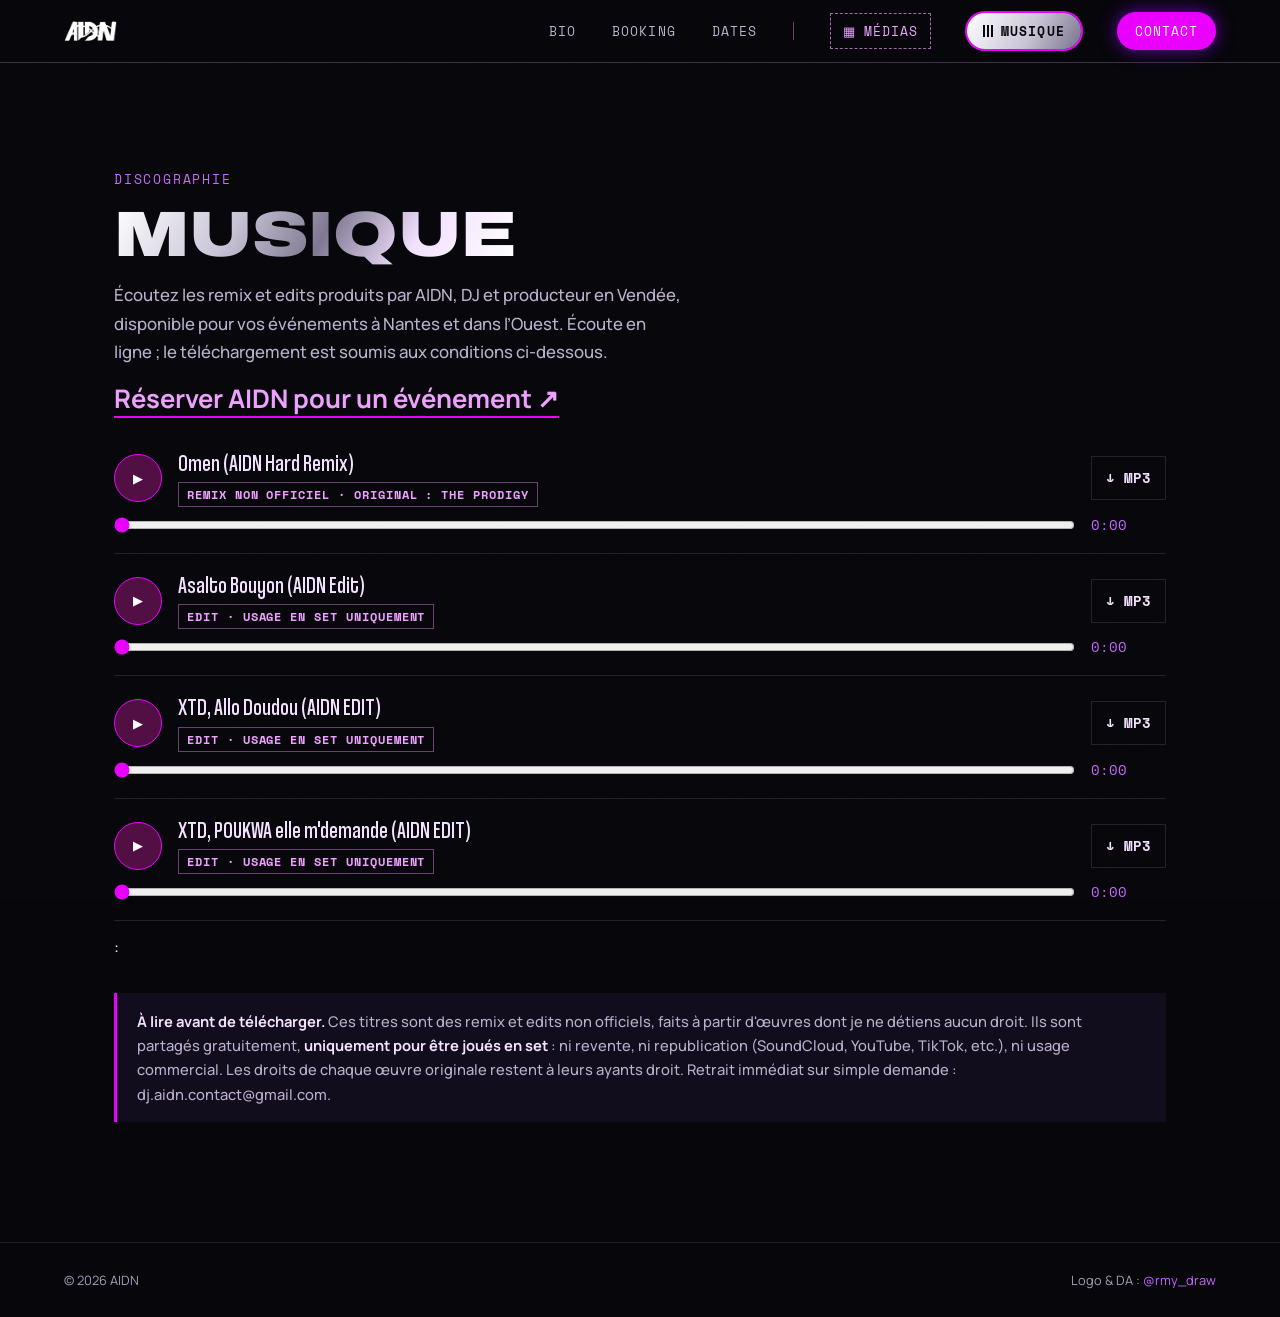
==== commit 72f955cc: "RiderTEchnique Changer" ====
--- a/musique.html
+++ b/musique.html
@@ -98,7 +98,7 @@
         <span class="t-time">0:00</span>
         <a class="t-dl" href="assets/audio/poukwa-elle-m-demande(AIDN-EDIT).mp3" download>↓ MP3</a>
       </li>
-    </ul>
+    </ul>:
     <aside class="legal">
       <strong>À lire avant de télécharger.</strong> Ces titres sont des remix et edits non officiels, faits à partir d'œuvres dont je ne détiens aucun droit. Ils sont partagés gratuitement, <b>uniquement pour être joués en set</b> : ni revente, ni republication (SoundCloud, YouTube, TikTok, etc.), ni usage commercial. Les droits de chaque œuvre originale restent à leurs ayants droit. Retrait immédiat sur simple demande : dj.aidn.contact@gmail.com.
     </aside>
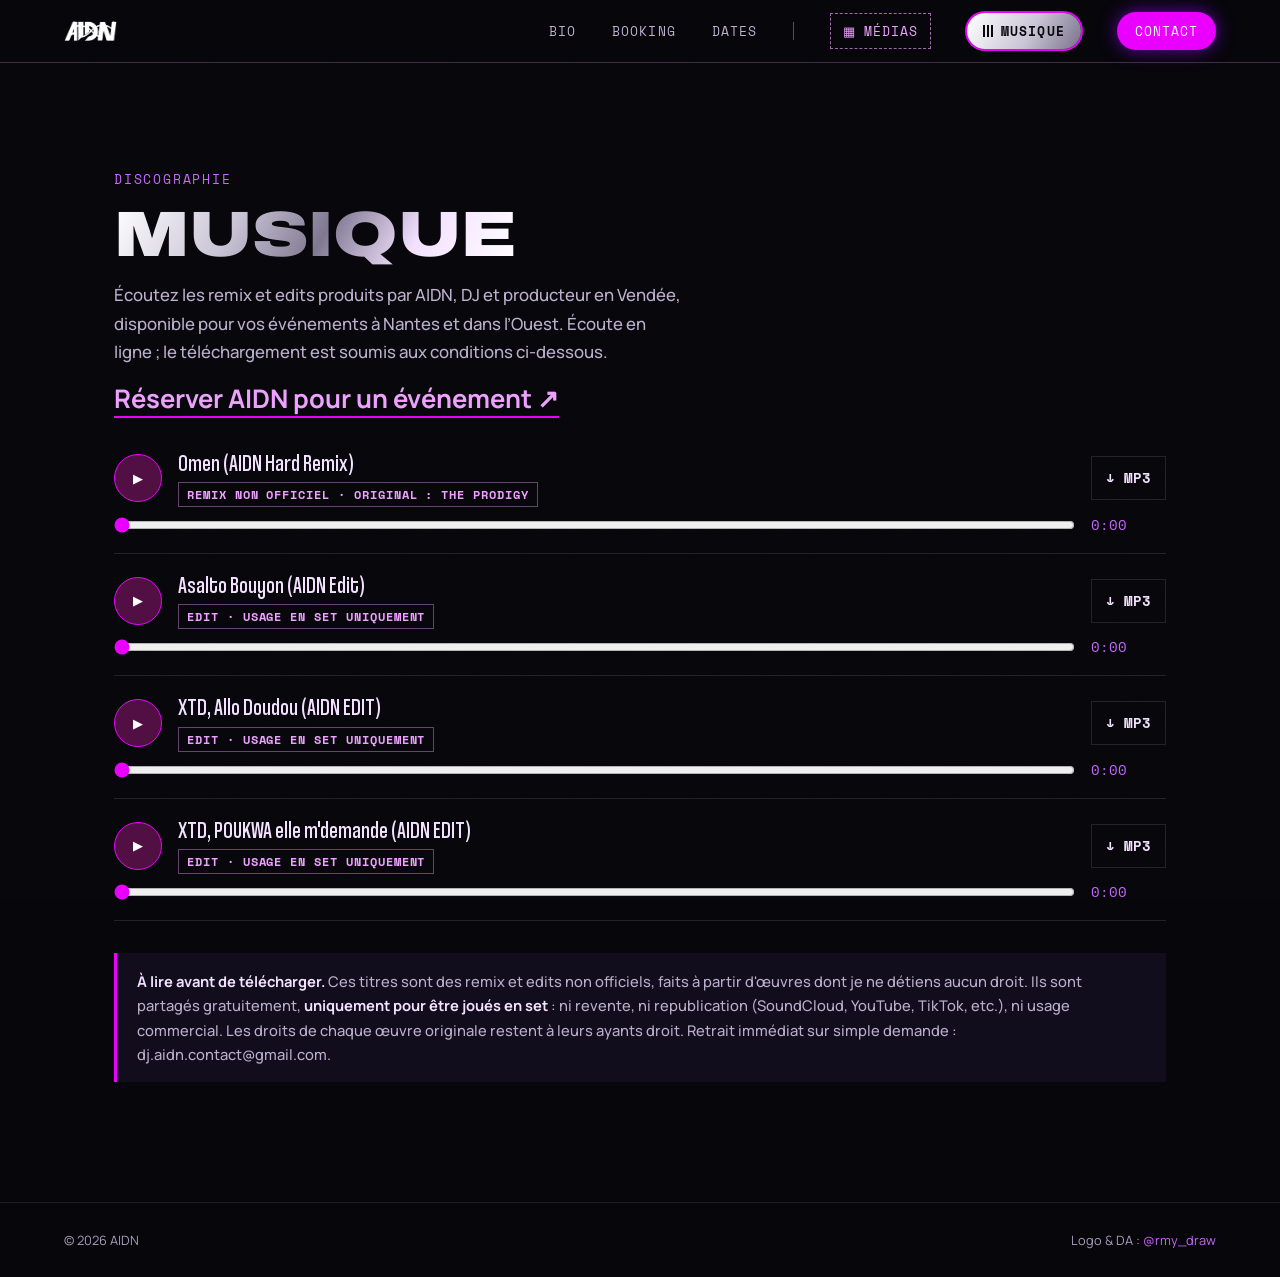
==== commit d4b8a8ac: "RiderTEchnique Changer" ====
--- a/musique.html
+++ b/musique.html
@@ -98,7 +98,7 @@
         <span class="t-time">0:00</span>
         <a class="t-dl" href="assets/audio/poukwa-elle-m-demande(AIDN-EDIT).mp3" download>↓ MP3</a>
       </li>
-    </ul>:
+    </ul>
     <aside class="legal">
       <strong>À lire avant de télécharger.</strong> Ces titres sont des remix et edits non officiels, faits à partir d'œuvres dont je ne détiens aucun droit. Ils sont partagés gratuitement, <b>uniquement pour être joués en set</b> : ni revente, ni republication (SoundCloud, YouTube, TikTok, etc.), ni usage commercial. Les droits de chaque œuvre originale restent à leurs ayants droit. Retrait immédiat sur simple demande : dj.aidn.contact@gmail.com.
     </aside>
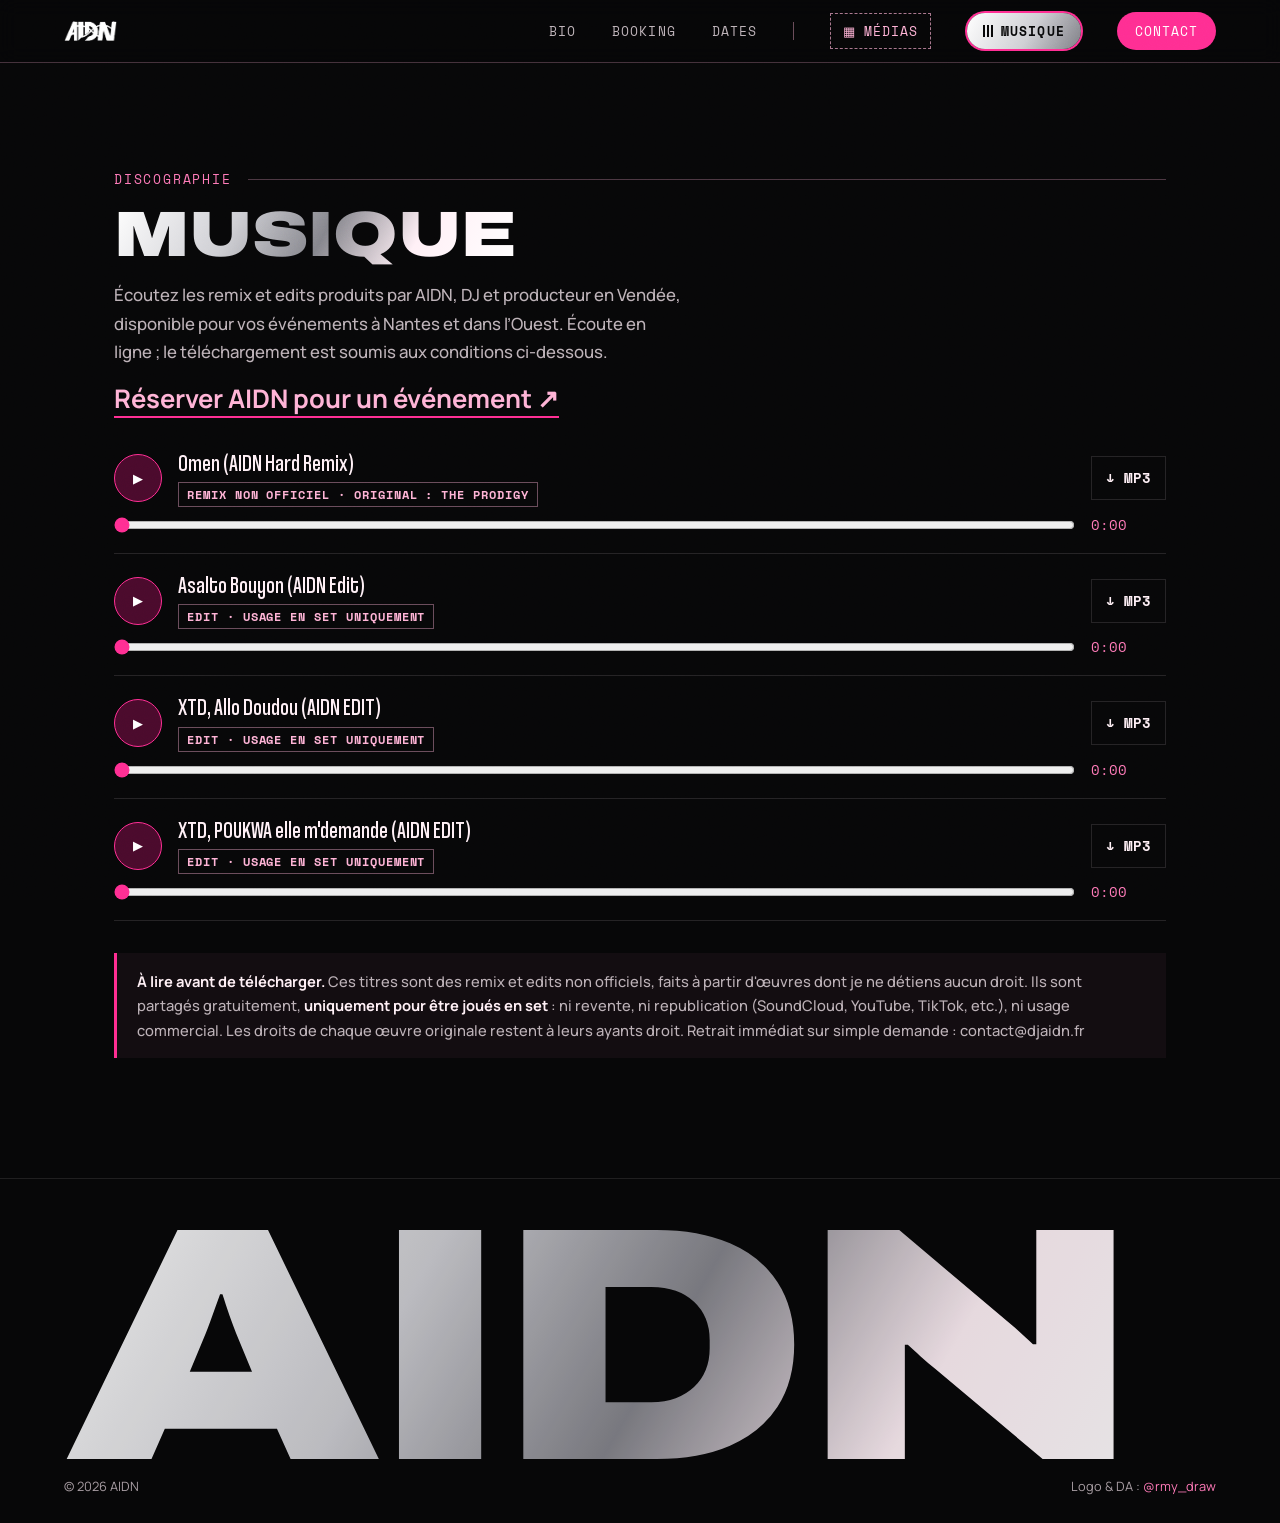
==== commit a6301fac: "V2 POLISH W GOOD COLOR & vert, design retoucher" ====
--- a/musique.html
+++ b/musique.html
@@ -6,7 +6,7 @@
 <title>AIDN | Remix, edits et production musicale · DJ Nantes</title>
 <meta name="description" content="Écoutez les remix et edits d’AIDN, DJ et producteur en Vendée, dispo à Nantes et dans l’Ouest. Écoute en ligne, téléchargement réservé aux DJ. Booking ouvert.">
 <meta name="robots" content="index,follow,max-image-preview:large">
-<meta name="theme-color" content="#07060b">
+<meta name="theme-color" content="#070708">
 <link rel="canonical" href="https://djaidn.fr/musique.html">
 <meta property="og:type" content="website">
 <meta property="og:locale" content="fr_FR">
@@ -33,6 +33,7 @@
 <link rel="preload" href="assets/fonts/Archivo-Expanded-Black.woff2" as="font" type="font/woff2" crossorigin>
 <link rel="preload" href="assets/fonts/Coolvetica-Rg-Cond.woff2" as="font" type="font/woff2" crossorigin>
 <link rel="stylesheet" href="style.css">
+<link rel="stylesheet" href="pro.css">
 <script type="application/ld+json">
 {
   "@context": "https://schema.org",
@@ -48,6 +49,7 @@
 </script>
 </head>
 <body>
+<a class="skip" href="#music">Aller au contenu</a>
 <div class="grain" aria-hidden="true"></div>
 
 <header class="nav" id="nav">
@@ -100,7 +102,7 @@
       </li>
     </ul>
     <aside class="legal">
-      <strong>À lire avant de télécharger.</strong> Ces titres sont des remix et edits non officiels, faits à partir d'œuvres dont je ne détiens aucun droit. Ils sont partagés gratuitement, <b>uniquement pour être joués en set</b> : ni revente, ni republication (SoundCloud, YouTube, TikTok, etc.), ni usage commercial. Les droits de chaque œuvre originale restent à leurs ayants droit. Retrait immédiat sur simple demande : dj.aidn.contact@gmail.com.
+      <strong>À lire avant de télécharger.</strong> Ces titres sont des remix et edits non officiels, faits à partir d'œuvres dont je ne détiens aucun droit. Ils sont partagés gratuitement, <b>uniquement pour être joués en set</b> : ni revente, ni republication (SoundCloud, YouTube, TikTok, etc.), ni usage commercial. Les droits de chaque œuvre originale restent à leurs ayants droit. Retrait immédiat sur simple demande : contact@djaidn.fr
     </aside>
     <dialog id="dlDialog">
       <form method="dialog">
@@ -114,6 +116,7 @@
 </main>
 
 <footer>
+  <div class="foot-word" aria-hidden="true">AIDN</div>
   <span>© 2026 AIDN</span>
   <span>Logo &amp; DA : <a href="https://www.instagram.com/rmy_draw/" target="_blank" rel="noopener">@rmy_draw</a></span>
 </footer>
--- a/style.css
+++ b/style.css
@@ -10,14 +10,15 @@
 
 /* ---------- 1. Variables : palette de la charte + effet chrome ---------- */
 :root {
-  --ink: #07060b; 
-  --surface: #120d1c;
-  --deep: #500e42; 
-  --vivid: #ea00ff; 
-  --mid: #c766ff; 
-  --pink: #ee9fff; 
-  --pale: #f3e1ff;
-  --chrome: linear-gradient(120deg,#fff 0%,#c9c4d6 30%,#7d768f 52%,#f3e1ff 74%,#fff 100%);
+  --ink: #070708; 
+  --surface: #130d11;
+  --deep: #4a0a2c; 
+  --vivid: #ff2e93;
+  --green: #2bff88; 
+  --mid: #ff7ab8; 
+  --pink: #ffb3d6; 
+  --pale: #fff0f6;
+  --chrome: linear-gradient(120deg,#fff 0%,#cfcfd4 30%,#85858c 52%,#fff0f6 74%,#fff 100%);
   
   /* Polices : titres / sous-titres / accents / texte / labels */
   --display: 'Archivo Expanded', 'Arial Black', sans-serif;
@@ -36,8 +37,8 @@
 body{background:var(--ink);color:var(--pale);font:500 1rem/1.6 var(--body);overflow-x:hidden}
 img{max-width:100%;display:block}
 a{color:inherit;text-decoration:none}
-:focus-visible{outline:2px solid var(--pink);outline-offset:3px}
-::selection{background:var(--vivid);color:#fff}
+:focus-visible{outline:2px solid var(--green);outline-offset:3px}
+::selection{background:var(--green);color:#000}
 
 
 /* Grain : la texture qui casse le côté « lisse » */
@@ -53,13 +54,13 @@
   position:fixed;top:0;left:0;right:0;z-index:50;
   display:flex;align-items:center;justify-content:space-between;
   padding:12px var(--pad);padding-top:calc(12px + env(safe-area-inset-top,0px));
-  background:rgba(7,6,11,.7);backdrop-filter:blur(10px);
-  border-bottom:1px solid rgba(238,159,255,.25);transition:padding .3s ease;
+  background:rgba(7,7,8,.7);backdrop-filter:blur(10px);
+  border-bottom:1px solid rgba(255,179,214,.25);transition:padding .3s ease;
 }
 .nav.scrolled{padding-block:6px}
 .nav-logo img{height:30px;width:auto}
 .nav nav{display:flex;align-items:center;gap:clamp(16px,3vw,36px)}
-.nav a:not(.nav-logo),.nav-btn{font:400 .76rem var(--mono);letter-spacing:.08em;text-transform:uppercase;color:#b9aecb;transition:color .2s}
+.nav a:not(.nav-logo),.nav-btn{font:400 .76rem var(--mono);letter-spacing:.08em;text-transform:uppercase;color:#bdb2b8;transition:color .2s}
 .nav a:not(.nav-logo):hover,.nav-btn:hover{color:#fff}
 .nav .pill{color:var(--pale);border:1px solid var(--vivid);border-radius:999px;padding:8px 16px}
 .nav .pill:hover{background:var(--vivid)}
@@ -69,7 +70,7 @@
   position:relative;min-height:100svh;overflow:hidden;
   display:flex;flex-direction:column;align-items:center;justify-content:center;text-align:center;
   padding:96px var(--pad) 72px;
-  background:radial-gradient(ellipse at 50% 38%,rgba(149,0,255,.28),transparent 62%);
+  background:radial-gradient(ellipse at 50% 38%,rgba(255,46,147,.28),transparent 62%);
 }
 /* Halftone : trame de points en surimpression */
 .hero::before{
@@ -81,18 +82,18 @@
 .hero>*{position:relative}
 /* Le PNG a un fond noir : « screen » le fond le décor sans carré visible */
 .hero-art{width:min(130%,1080px);margin:-6% auto -8%;mix-blend-mode:screen}
-.hero-sub{max-width:46ch;color:#b9aecb}
+.hero-sub{max-width:46ch;color:#bdb2b8}
 
 .doors{display:grid;grid-template-columns:1fr 1fr;gap:16px;width:min(100%,720px);margin-top:36px;text-align:left}
 .door{
   display:flex;flex-direction:column;gap:6px;padding:22px 24px;border-radius:4px;
-  border:1px solid rgba(238,159,255,.4);background:rgba(18,13,28,.75);
+  border:1px solid rgba(255,179,214,.4);background:rgba(19,13,17,.75);
   transition:transform .25s ease,box-shadow .25s ease,background .25s ease;
 }
 .door .k{font:700 .7rem var(--mono);letter-spacing:.16em;text-transform:uppercase;color:var(--pink)}
 .door strong{font:400 1.7rem/1.05 var(--cond)}
-.door em{font:400 .76rem var(--mono);font-style:normal;color:#b9aecb}
-.door:hover{transform:translateY(-4px) rotate(-.6deg);box-shadow:0 0 34px rgba(149,0,255,.6);background:var(--deep)}
+.door em{font:400 .76rem var(--mono);font-style:normal;color:#bdb2b8}
+.door:hover{transform:translateY(-4px) rotate(-.6deg);box-shadow:0 0 34px rgba(255,46,147,.6);background:var(--deep)}
 .door-fan{border-color:var(--vivid)}
 
 /* ---------- 5. Bandeau « papier » aux bords déchirés + défilement ---------- */
@@ -103,15 +104,16 @@
 .marquee-track{display:flex;width:max-content;animation:scroll 30s linear infinite}
 .marquee-track span{font:900 clamp(1.4rem,4vw,2.4rem) var(--display);text-transform:uppercase;padding:0 .8em;white-space:nowrap}
 .marquee-track span::after{content:"✦";margin-left:1.6em;color:var(--vivid)}
+.marquee-track span:nth-child(even)::after{color:var(--green)}
 @keyframes scroll{to{transform:translateX(-50%)}}
 
 /* ---------- 6. Sections ---------- */
 .stub{max-width:1180px;margin:0 auto;padding:clamp(72px,10vw,120px) var(--pad);display:flex;flex-direction:column;gap:14px;align-items:flex-start}
 .stub h1,.stub h2{font:900 clamp(2.2rem,6vw,4rem)/1 var(--display);text-transform:uppercase}
-.stub p:not(.tag){color:#b9aecb;max-width:52ch}
-.slot{width:100%;min-height:150px;margin-top:10px;display:grid;place-items:center;border:1px dashed rgba(238,159,255,.35);border-radius:4px;font:400 .76rem var(--mono);text-transform:uppercase;letter-spacing:.08em;color:var(--mid)}
+.stub p:not(.tag){color:#bdb2b8;max-width:52ch}
+.slot{width:100%;min-height:150px;margin-top:10px;display:grid;place-items:center;border:1px dashed rgba(255,179,214,.35);border-radius:4px;font:400 .76rem var(--mono);text-transform:uppercase;letter-spacing:.08em;color:var(--mid)}
 .mail{font:700 clamp(1rem,3vw,1.6rem) var(--body);color:var(--pink);border-bottom:2px solid var(--vivid)}
-footer{display:flex;flex-wrap:wrap;justify-content:space-between;gap:12px;padding:28px var(--pad);border-top:1px solid rgba(243,225,255,.1);font:400 .72rem var(--body);color:#8f84a3}
+footer{display:flex;flex-wrap:wrap;justify-content:space-between;gap:12px;padding:28px var(--pad);border-top:1px solid rgba(255,238,246,.1);font:400 .72rem var(--body);color:#92878d}
 footer a{color:var(--mid)}
 
 /* Apparition au scroll (activée seulement si le JS tourne) */
@@ -131,7 +133,7 @@
 }
 
 /* ---------- 8. Galerie (alias pour le gallery.css existant) ---------- */
-:root{--violet:var(--vivid);--paper:var(--pale);--line:rgba(243,225,255,.12);--muted:#b9aecb}
+:root{--violet:var(--vivid);--paper:var(--pale);--line:rgba(255,238,246,.12);--muted:#bdb2b8}
 .eyebrow{font:400 .72rem var(--mono);letter-spacing:.18em;text-transform:uppercase;color:var(--mid)}
 #siteWrap{transition:filter .4s ease}
 .nav-btn{background:none;border:0;cursor:pointer}
@@ -140,39 +142,39 @@
 
 /* ---------- 9. Booking, dates, contact ---------- */
 .rider,.tracks,.dates,.socials,.legal{width:100%}
-.rider{border:1px solid rgba(238,159,255,.3);border-radius:4px;padding:18px 22px}
+.rider{border:1px solid rgba(255,179,214,.3);border-radius:4px;padding:18px 22px}
 .rider summary{font:400 1.8rem var(--cond);text-transform:uppercase;cursor:pointer}
 .rider-cols{display:grid;grid-template-columns:repeat(auto-fit,minmax(240px,1fr));gap:24px;margin-top:16px}
 .rider h3{font:700 .72rem var(--body);letter-spacing:.14em;text-transform:uppercase;color:var(--pink);margin-bottom:8px}
-.rider li{margin-left:1.1em;list-style:square;color:#b9aecb}
+.rider li{margin-left:1.1em;list-style:square;color:#bdb2b8}
 .rider em{font-style:normal;color:var(--mid);margin-right:.4em}
-.dates li,.socials a{display:flex;align-items:center;gap:20px;padding:18px 0;border-bottom:1px solid rgba(243,225,255,.12)}
+.dates li,.socials a{display:flex;align-items:center;gap:20px;padding:18px 0;border-bottom:1px solid rgba(255,238,246,.12)}
 .dates time{display:flex;flex-direction:column;align-items:center;min-width:64px;font:400 .66rem var(--mono);text-transform:uppercase;color:var(--mid)}
 .dates time b{font:900 2rem/1 var(--display);color:var(--pale)}
 .dates div{flex:1;display:flex;flex-direction:column}
 .dates strong{font:400 1.7rem/1.1 var(--cond)}
-.dates span{color:#b9aecb}
-.badge{font:700 .66rem var(--mono);letter-spacing:.08em;text-transform:uppercase;color:var(--pink);border:1px solid rgba(238,159,255,.4);padding:3px 8px;align-self:flex-start}
+.dates span{color:#bdb2b8}
+.badge{font:700 .66rem var(--mono);letter-spacing:.08em;text-transform:uppercase;color:var(--pink);border:1px solid rgba(255,179,214,.4);padding:3px 8px;align-self:flex-start}
 .socials a{justify-content:space-between;font:700 .9rem var(--mono);text-transform:uppercase}
 .socials a span{color:var(--mid);font-family: var(--body);}
 .socials a:hover span{color:var(--pink)}
 
 /* ---------- 10. Lecteur audio ---------- */
-.track{display:grid;grid-template-columns:48px 1fr auto;grid-template-areas:"p i d" "s s t";gap:8px 16px;align-items:center;padding:18px 0;border-bottom:1px solid rgba(243,225,255,.12)}
+.track{display:grid;grid-template-columns:48px 1fr auto;grid-template-areas:"p i d" "s s t";gap:8px 16px;align-items:center;padding:18px 0;border-bottom:1px solid rgba(255,238,246,.12)}
 .t-play{grid-area:p;width:48px;height:48px;border-radius:50%;border:1px solid var(--vivid);background:var(--deep);color:#fff;cursor:pointer;transition:box-shadow .2s}
-.t-play:hover,.track.playing .t-play{box-shadow:0 0 22px rgba(149,0,255,.7);background:var(--vivid)}
+.t-play:hover,.track.playing .t-play{box-shadow:0 0 22px rgba(255,46,147,.7);background:var(--vivid)}
 .t-info{grid-area:i;display:flex;flex-direction:column;gap:6px}
 .t-info strong{font:400 1.5rem/1.1 var(--cond)}
 .t-seek{grid-area:s;width:100%;accent-color:var(--vivid)}
 .t-time{grid-area:t;font:400 .76rem var(--mono);color:var(--mid)}
 .t-dl{grid-area:d;font:700 .76rem var(--mono);color:var(--pale);border:1px solid var(--line);padding:8px 12px;transition:border-color .2s}
 .t-dl:hover{border-color:var(--vivid)}
-.legal{margin-top:18px;padding:16px 20px;border-left:3px solid var(--vivid);background:var(--surface);font-size:.86rem;color:#b9aecb}
+.legal{margin-top:18px;padding:16px 20px;border-left:3px solid var(--vivid);background:var(--surface);font-size:.86rem;color:#bdb2b8}
 .legal strong,.legal b{color:var(--pale)}
 dialog{margin:auto;max-width:min(92vw,440px);padding:26px;border:1px solid var(--vivid);background:var(--surface);color:var(--pale)}
-dialog::backdrop{background:rgba(7,6,11,.8);backdrop-filter:blur(4px)}
+dialog::backdrop{background:rgba(7,7,8,.8);backdrop-filter:blur(4px)}
 dialog h3{font:400 1.7rem var(--cond);margin-bottom:10px}
-dialog p{color:#b9aecb;margin-bottom:14px}
+dialog p{color:#bdb2b8;margin-bottom:14px}
 dialog label{display:flex;gap:10px;align-items:center;font-size:.9rem}
 .dlg-actions{display:flex;justify-content:flex-end;gap:10px;margin-top:20px}
 .dlg-actions button{font:700 .76rem var(--mono);text-transform:uppercase;padding:10px 16px;border:1px solid var(--vivid);background:none;color:var(--pale);cursor:pointer}
@@ -189,38 +191,38 @@
 /* ---------- 12. Nav : 3 familles ---------- */
 /* Liens de section (Bio, Booking, Dates) = texte mono sobre, voir §3.
    Galerie = étiquette pointillée (ouvre le mur d'images) */
-.nav-sep{width:1px;height:18px;background:rgba(238,159,255,.4)}
-.nav a.nav-gal,.nav button.nav-gal{display:inline-flex;align-items:center;gap:8px;color:var(--pink);border:1px dashed rgba(238,159,255,.65);padding:7px 12px;transition:transform .2s,background .2s}
+.nav-sep{width:1px;height:18px;background:rgba(255,179,214,.4)}
+.nav a.nav-gal,.nav button.nav-gal{display:inline-flex;align-items:center;gap:8px;color:var(--pink);border:1px dashed rgba(255,179,214,.65);padding:7px 12px;transition:transform .2s,background .2s}
 .nav .nav-gal::before{content:"▦";font-size:.8rem}
 .nav a.nav-gal:hover,.nav button.nav-gal:hover{background:var(--deep);color:#fff;transform:rotate(-2deg)}
 /* Musique = pastille chrome avec mini égaliseur (ouvre une autre page) */
 .nav a.nav-music{display:inline-flex;align-items:center;color:var(--ink);font-weight:700;background:var(--chrome);background-size:200% 100%;border-radius:999px;padding:8px 16px;transition:box-shadow .25s,background-position .4s}
-.nav a.nav-music:hover{color:var(--ink);background-position:100% 0;box-shadow:0 0 22px rgba(199,102,255,.8)}
+.nav a.nav-music:hover{color:var(--ink);background-position:100% 0;box-shadow:0 0 22px rgba(255,122,184,.8)}
 .nav a.nav-music[aria-current]{box-shadow:0 0 0 2px var(--vivid)}
 .eq{display:inline-flex;align-items:flex-end;gap:2px;height:12px;margin-right:8px}
 .eq i{width:2px;height:100%;background:currentColor;transform-origin:bottom;animation:eq 1s ease-in-out infinite}
 .eq i:nth-child(2){animation-delay:.2s}.eq i:nth-child(3){animation-delay:.4s}
 @keyframes eq{50%{transform:scaleY(.3)}}
 /* Contact = bouton plein néon (l'action principale) */
-.nav a.pill{color:#fff;background:var(--vivid);border:0;padding:9px 18px;box-shadow:0 0 18px rgba(149,0,255,.65);transition:background .2s,box-shadow .2s,color .2s}
-.nav a.pill:hover{background:var(--pink);color:var(--ink);box-shadow:0 0 26px rgba(238,159,255,.8)}
+.nav a.pill{color:#fff;background:var(--vivid);border:0;padding:9px 18px;box-shadow:0 0 18px rgba(255,46,147,.65);transition:background .2s,box-shadow .2s,color .2s}
+.nav a.pill:hover{background:var(--pink);color:var(--ink);box-shadow:0 0 26px rgba(255,179,214,.8)}
 
 /* ---------- 13. Bio : photo « sticker » Y2K ---------- */
 .bio-grid{display:grid;grid-template-columns:minmax(0,.8fr) minmax(0,1.2fr);gap:clamp(28px,5vw,64px);align-items:center;width:100%;margin-top:12px}
-.bio-photo{position:relative;transform:rotate(-2deg);filter:drop-shadow(0 12px 28px rgba(149,0,255,.45))}
+.bio-photo{position:relative;transform:rotate(-2deg);filter:drop-shadow(0 12px 28px rgba(255,46,147,.45))}
 .bio-frame{position:relative;aspect-ratio:3/4;background:var(--deep);clip-path:url(#jaggedFrame);-webkit-clip-path:url(#jaggedFrame)}
 .bio-frame img{width:100%;height:100%;object-fit:cover}
 .bio-frame::before,.bio-frame::after{content:"";position:absolute;inset:0;pointer-events:none;transition:opacity .4s}
 .bio-frame::before{opacity:.28;mix-blend-mode:screen;background:radial-gradient(circle,var(--mid) 1.2px,transparent 1.5px) 0 0/10px 10px}
 .bio-frame::after{opacity:.5;mix-blend-mode:color;background:linear-gradient(160deg,var(--vivid),var(--deep))}
 .bio-photo:hover .bio-frame::after{opacity:.12}
-.bio-photo::before{content:"";position:absolute;z-index:2;top:-10px;left:50%;width:120px;height:28px;background:rgba(243,225,255,.85);transform:translateX(-50%) rotate(-4deg);clip-path:polygon(0 8%,6% 0,12% 10%,100% 0,100% 92%,94% 100%,88% 90%,0 100%)}
+.bio-photo::before{content:"";position:absolute;z-index:2;top:-10px;left:50%;width:120px;height:28px;background:rgba(255,238,246,.85);transform:translateX(-50%) rotate(-4deg);clip-path:polygon(0 8%,6% 0,12% 10%,100% 0,100% 92%,94% 100%,88% 90%,0 100%)}
 .bio-star{position:absolute;z-index:2;top:-24px;right:-18px;width:64px;height:64px;color:var(--pink);animation:bio-spin 20s linear infinite}
 @keyframes bio-spin{to{transform:rotate(360deg)}}
 .bio-photo figcaption{position:absolute;z-index:2;left:14px;bottom:-10px;background:var(--pale);color:var(--deep);font:400 1.3rem/1 var(--tag);letter-spacing:.02em;padding:5px 12px;transform:rotate(-3deg)}
 
 /* ---------- 14. Loader ---------- */
-#loader{--ld-w:clamp(150px,40vw,220px);position:fixed;inset:0;z-index:100;display:none;align-items:center;justify-content:center;background:var(--ink) radial-gradient(ellipse at 50% 50%,rgba(149,0,255,.35),transparent 60%);transition:transform .85s cubic-bezier(.77,0,.18,1) .3s}
+#loader{--ld-w:clamp(150px,40vw,220px);position:fixed;inset:0;z-index:100;display:none;align-items:center;justify-content:center;background:var(--ink) radial-gradient(ellipse at 50% 50%,rgba(255,46,147,.35),transparent 60%);transition:transform .85s cubic-bezier(.77,0,.18,1) .3s}
 .loading #loader{display:flex}
 html.loading{overflow:hidden}
 /* Sortie : le contenu zoome et s'efface, puis le rideau monte avec un bord papier déchiré */
@@ -232,7 +234,7 @@
 .ld-logo img{width:100%;animation:ld-glitch 1.1s steps(1,end) infinite}
 /* Glitch RVB : le logo PNG est détouré, drop-shadow suit sa forme exacte */
 @keyframes ld-glitch{
-  0%,60%,100%{transform:none;filter:drop-shadow(0 0 14px rgba(149,0,255,.8))}
+  0%,60%,100%{transform:none;filter:drop-shadow(0 0 14px rgba(255,46,147,.8))}
   20%{transform:translate(-3px,1px);filter:drop-shadow(-4px 0 0 var(--pink)) drop-shadow(4px 0 0 var(--vivid))}
   40%{transform:translate(2px,-1px);filter:drop-shadow(3px 0 0 var(--pink)) drop-shadow(-3px 0 0 var(--vivid))}
   80%{transform:translate(-1px,0) skewX(-4deg);filter:drop-shadow(-3px 0 0 var(--mid)) drop-shadow(3px 0 0 var(--deep))}
@@ -243,7 +245,7 @@
 /* Texte + barre accrochés sous le logo : le logo reste pile au centre de l'écran */
 .ld-foot{position:absolute;left:0;right:0;top:100%;display:grid;gap:6px}
 .ld-meta{display:flex;justify-content:space-between;font:700 .56rem var(--mono);letter-spacing:.12em;text-transform:uppercase;color:var(--mid)}
-.ld-bar{height:4px;border:1px solid rgba(238,159,255,.5);padding:1px}
+.ld-bar{height:4px;border:1px solid rgba(255,179,214,.5);padding:1px}
 .ld-bar i{display:block;height:100%;background:var(--chrome);transform:scaleX(0);transform-origin:left;box-shadow:0 0 10px var(--vivid)}
 
 @media (max-width:720px){
@@ -316,13 +318,13 @@
 .history-marquee:hover .history-track{animation-play-state:paused}
 .history-group{display:flex;gap:16px;padding-right:16px;list-style:none}
 @keyframes history-scroll{to{transform:translateX(-50%)}}
-.history-card{flex:none;width:236px;display:flex;flex-direction:column;gap:6px;padding:18px 20px;text-align:left;border:1px solid rgba(238,159,255,.3);border-radius:4px;background:var(--surface);transition:border-color .25s,box-shadow .25s}
+.history-card{flex:none;width:236px;display:flex;flex-direction:column;gap:6px;padding:18px 20px;text-align:left;border:1px solid rgba(255,179,214,.3);border-radius:4px;background:var(--surface);transition:border-color .25s,box-shadow .25s}
 .history-card:nth-child(odd){transform:rotate(-.8deg)}
 .history-card:nth-child(even){transform:rotate(.8deg)}
-.history-card:hover{border-color:var(--vivid);box-shadow:0 0 22px rgba(234,0,255,.35)}
+.history-card:hover{border-color:var(--vivid);box-shadow:0 0 22px rgba(255,46,147,.35)}
 .history-card time{font:400 .78rem var(--mono);letter-spacing:.1em;text-transform:uppercase;color:var(--mid)}
 .history-card strong{font:400 1.6rem/1.05 var(--cond);color:var(--pale)}
-.history-card span{font:400 .8rem var(--mono);letter-spacing:.08em;text-transform:uppercase;color:#b9aecb}
+.history-card span{font:400 .8rem var(--mono);letter-spacing:.08em;text-transform:uppercase;color:#bdb2b8}
 @media (max-width:720px){.history-card{width:200px}}
 @media (prefers-reduced-motion:reduce){
   .history-marquee{-webkit-mask-image:none;mask-image:none}
@@ -355,21 +357,21 @@
 .legal{font-size:.92rem;line-height:1.65}
 .stub p:not(.tag){font-size:1.05rem;line-height:1.7}
 .socials a{font-size:1rem;padding:20px 0}
-footer{font-size:.8rem;color:#a79cba}
+footer{font-size:.8rem;color:#a89da3}
 @media (max-width:720px){.nav a:not(.nav-logo),.nav-btn{font-size:.68rem}}
 
 /* ---------- 18. Médias ---------- */
 .media-grid{display:grid;grid-template-columns:repeat(auto-fit,minmax(240px,1fr));gap:16px;width:100%;margin-top:8px}
-.media-card{display:flex;flex-direction:column;gap:8px;padding:24px;min-height:190px;border:1px solid rgba(238,159,255,.35);background:var(--surface);transition:transform .25s,box-shadow .25s,border-color .25s}
+.media-card{display:flex;flex-direction:column;gap:8px;padding:24px;min-height:190px;border:1px solid rgba(255,179,214,.35);background:var(--surface);transition:transform .25s,box-shadow .25s,border-color .25s}
 .media-card .plat{font:700 .8rem var(--mono);letter-spacing:.14em;text-transform:uppercase;color:var(--pink)}
 .media-card strong{font:400 2rem/1 var(--cond);color:var(--pale)}
-.media-card p{flex:1;font-size:.95rem !important;color:#b9aecb}
+.media-card p{flex:1;font-size:.95rem !important;color:#bdb2b8}
 .media-card .go{font:700 .85rem var(--mono);color:var(--pale)}
-a.media-card:hover{transform:translateY(-4px) rotate(-.5deg);border-color:var(--vivid);box-shadow:0 0 28px rgba(234,0,255,.45)}
+a.media-card:hover{transform:translateY(-4px) rotate(-.5deg);border-color:var(--vivid);box-shadow:0 0 28px rgba(255,46,147,.45)}
 .media-card.soon{border-style:dashed}
 .media-card.soon .go{color:var(--mid)}
 .media-wall{position:relative;display:grid;grid-template-columns:repeat(3,1fr);gap:10px;width:100%;margin:8px 0 22px;padding:0;border:0;background:none;cursor:pointer}
-.mw-cell{position:relative;aspect-ratio:3/4;overflow:hidden;border:1px solid rgba(238,159,255,.3);transition:transform .35s}
+.mw-cell{position:relative;aspect-ratio:3/4;overflow:hidden;border:1px solid rgba(255,179,214,.3);transition:transform .35s}
 .mw-cell img{position:absolute;inset:0;width:100%;height:100%;object-fit:cover;filter:saturate(.85);transition:filter .35s}
 .media-wall:hover .mw-cell img{filter:none}
 .media-wall:hover .mw-cell:nth-child(odd){transform:rotate(-1.2deg)}
@@ -382,4 +384,4 @@
   100%{clip-path:polygon(0 -4%,10% -10%,20% -5%,30% -11%,40% -4%,50% -9%,60% -5%,70% -11%,80% -4%,90% -9%,100% -5%,100% 100%,0 100%);filter:saturate(.85)}
 }
 @media (prefers-reduced-motion:reduce){.mw-next{animation:none}}
-.media-wall span{position:absolute;left:50%;bottom:-16px;transform:translateX(-50%);white-space:nowrap;background:var(--vivid);color:#fff;font:700 .85rem var(--mono);letter-spacing:.06em;text-transform:uppercase;padding:12px 22px;border-radius:999px;box-shadow:0 0 22px rgba(234,0,255,.6)}+.media-wall span{position:absolute;left:50%;bottom:-16px;transform:translateX(-50%);white-space:nowrap;background:var(--vivid);color:#fff;font:700 .85rem var(--mono);letter-spacing:.06em;text-transform:uppercase;padding:12px 22px;border-radius:999px;box-shadow:0 0 22px rgba(255,46,147,.6)}
--- a/pro.css
+++ b/pro.css
@@ -0,0 +1,113 @@
+/* =========================================================
+   pro.css — AIDN · couche « finition pro »
+   À charger APRÈS style.css, gallery.css et dates.css.
+   Principes : courbes ease-out fortes, uniquement transform/opacity,
+   survols réservés aux souris, appui = scale(.97), ombres pleines
+   (aucun halo flou), plus aucune rotation au survol.
+   La section Dates (dates.css) n'est pas touchée.
+   ========================================================= */
+:root{--ease:cubic-bezier(.23,1,.32,1)}
+html{scroll-padding-top:84px}
+body{-webkit-font-smoothing:antialiased;text-rendering:optimizeLegibility}
+
+/* Lien d'évitement (clavier) */
+.skip{position:fixed;left:12px;top:-64px;z-index:300;background:#fff;color:#000;padding:12px 18px;font:700 .85rem var(--mono);text-transform:uppercase;transition:top .2s var(--ease)}
+.skip:focus{top:calc(10px + env(safe-area-inset-top,0px))}
+
+/* ---------- En-têtes de section : filet qui se trace ---------- */
+.stub>.tag{display:flex;align-items:center;gap:16px;width:100%}
+.stub>.tag::after{content:"";flex:1;height:1px;background:rgba(255,179,214,.28)}
+.js .reveal>.tag::after{transform:scaleX(0);transform-origin:left;transition:transform 1s var(--ease) .2s}
+.js .reveal.in>.tag::after{transform:none}
+#bio,#booking,#medias{min-height:min(calc(100svh - 80px),880px);justify-content:center}
+#contact{min-height:min(70svh,640px);justify-content:center}
+
+/* Apparition : plus courte, courbe forte, cascade serrée */
+.js .reveal>*{transform:translateY(16px);transition:opacity .6s var(--ease),transform .6s var(--ease);transition-delay:calc(var(--i,0)*70ms)}
+
+/* ---------- Nav : sobre, lien actif souligné ---------- */
+.nav{background:rgba(7,7,8,.84)}
+.nav a.nav-sec{position:relative;padding:6px 0}
+.nav a.nav-sec::after{content:"";position:absolute;left:0;right:0;bottom:0;height:1px;background:var(--green);transform:scaleX(0);transform-origin:left;transition:transform .3s var(--ease)}
+.nav a.nav-sec.is-active{color:#fff}
+.nav a.nav-sec.is-active::after{transform:none}
+@media (hover:hover){.nav a.nav-sec:hover::after{transform:none}}
+.nav a.nav-gal:hover,.nav button.nav-gal:hover{transform:none}
+.nav a.pill,.nav a.pill:hover,.nav a.nav-music:hover{box-shadow:none}
+.nav a.nav-music[aria-current]{box-shadow:0 0 0 2px var(--vivid)}
+
+/* ---------- Hero : halo qui suit la souris + hiérarchie du texte ---------- */
+.hero{background:radial-gradient(ellipse 70% 55% at 50% 40%,rgba(255,46,147,.2),transparent 65%)}
+.hero::after{content:"";position:absolute;inset:0;pointer-events:none;opacity:0;transition:opacity .6s var(--ease);background:radial-gradient(520px circle at var(--mx,50%) var(--my,40%),rgba(255,238,246,.09),transparent 60%)}
+.hero.lit::after{opacity:1}
+.hero-sub{font-size:clamp(1.05rem,1.6vw,1.25rem);line-height:1.6;color:#d9cfd4}
+.hero .tag{color:var(--pale)}
+.door{border-radius:0;border-color:rgba(255,238,246,.35);background:rgba(19,13,17,.85);transition:transform .2s var(--ease),box-shadow .2s var(--ease),background .2s,border-color .2s}
+@media (hover:hover){
+  .hero .door:hover{transform:translate(-3px,-3px);box-shadow:6px 6px 0 var(--green);background:var(--surface);border-color:#fff}
+}
+.hero .door:active{transform:scale(.98);box-shadow:none}
+
+/* ---------- Boutons ---------- */
+.btn{display:inline-flex;align-items:center;gap:12px;min-height:52px;padding:0 26px;background:var(--vivid);color:#fff;border:1px solid var(--vivid);font:700 .9rem var(--mono);letter-spacing:.08em;text-transform:uppercase;transition:transform .16s var(--ease),box-shadow .2s var(--ease),background .2s,color .2s,border-color .2s}
+@media (hover:hover){.btn:hover{background:#fff;color:var(--ink);border-color:#fff;box-shadow:5px 5px 0 var(--green);transform:translate(-2px,-2px)}}
+.btn:active{transform:scale(.97);box-shadow:none}
+
+/* ---------- Bio : texte en paliers, photo qui s'anime sans pencher ---------- */
+.bio-photo{transform:rotate(-1deg);filter:drop-shadow(8px 8px 0 rgba(255,46,147,.6))}
+.bio-frame img{transition:transform .7s var(--ease)}
+@media (hover:hover){.bio-photo:hover .bio-frame img{transform:scale(1.03)}}
+#bio .bio-text p:first-child{font-size:clamp(1.15rem,2vw,1.4rem);line-height:1.55;color:var(--pale)}
+.wh{opacity:.25;transition:opacity .25s linear}
+.wh.on{opacity:1}
+
+/* ---------- Booking : appel à l'action net + rider en fiche technique ---------- */
+.rider{border-radius:0;background:var(--surface);border-color:rgba(255,238,246,.28)}
+.rider summary{display:flex;justify-content:space-between;align-items:center;list-style:none;min-height:44px}
+.rider summary::-webkit-details-marker{display:none}
+.rider summary::after{content:"+";font:400 1.8rem/1 var(--mono);color:var(--pink);transition:transform .25s var(--ease)}
+.rider[open] summary::after{transform:rotate(45deg)}
+.rider li{margin-bottom:6px}
+
+/* ---------- Médias : cartes qui se soulèvent, mur sans rotation ---------- */
+.media-card{border-radius:0;transition:transform .2s var(--ease),box-shadow .2s var(--ease),border-color .2s}
+@media (hover:hover){
+  a.media-card:hover{transform:translate(-3px,-3px);border-color:#fff;box-shadow:6px 6px 0 var(--green)}
+  .media-wall:hover .mw-cell:nth-child(odd),.media-wall:hover .mw-cell:nth-child(even){transform:none}
+  .media-wall:hover .mw-cell img{transform:scale(1.03)}
+}
+a.media-card:active,.media-wall:active .mw-cell{transform:scale(.98)}
+.mw-cell img{transition:filter .35s,transform .7s var(--ease)}
+
+/* ---------- Contact : l'adresse en grand, soulignement qui se trace ---------- */
+#contact .mail{font:900 clamp(.95rem,3.6vw,2.6rem)/1.1 var(--display);overflow-wrap:anywhere;border:0;padding-bottom:8px;color:var(--pale);
+  background:linear-gradient(var(--green),var(--green)) 0 100%/0 3px no-repeat,linear-gradient(rgba(255,179,214,.35),rgba(255,179,214,.35)) 0 100%/100% 1px no-repeat;
+  transition:background-size .5s var(--ease),color .2s}
+@media (hover:hover){#contact .mail:hover{background-size:100% 3px,100% 1px;color:#fff}}
+.socials a{min-height:60px;transition:border-color .2s}
+.socials a span{transition:transform .3s var(--ease)}
+@media (hover:hover){.socials a:hover{border-color:var(--vivid)}.socials a:hover span{transform:translateX(-6px)}}
+
+/* ---------- Page Musique : lignes de titres ---------- */
+.track{transition:background .2s}
+@media (hover:hover){.track:hover{background:rgba(255,238,246,.04)}}
+.t-play{transition:transform .16s var(--ease),box-shadow .2s,background .2s}
+.t-play:active{transform:scale(.94)}
+
+/* ---------- Pied de page : mot géant chromé ---------- */
+footer{position:relative;overflow:hidden;padding-top:36px}
+.foot-word{flex:0 0 100%;font:900 clamp(5rem,26vw,24rem)/.8 var(--display);letter-spacing:-.02em;margin:0 0 -.05em;background:var(--chrome);-webkit-background-clip:text;background-clip:text;color:transparent;opacity:.9;user-select:none;pointer-events:none}
+
+@media (max-width:720px){
+  #bio,#booking,#medias{min-height:0}
+  .btn{width:100%;justify-content:center}
+}
+@media (prefers-reduced-motion:reduce){
+  .wh{opacity:1;transition:none}
+  .hero::after{display:none}
+  .js .reveal>.tag::after{transform:none;transition:none}
+  .btn,.door,.media-card,.t-play,.nav a.nav-sec::after{transition:none}
+}
+
+/* Logo du hero : l'image d'origine est violette, on la ramène vers le rose (réversible : supprimer cette ligne) */
+.hero-art{filter:hue-rotate(48deg) saturate(1.15)}
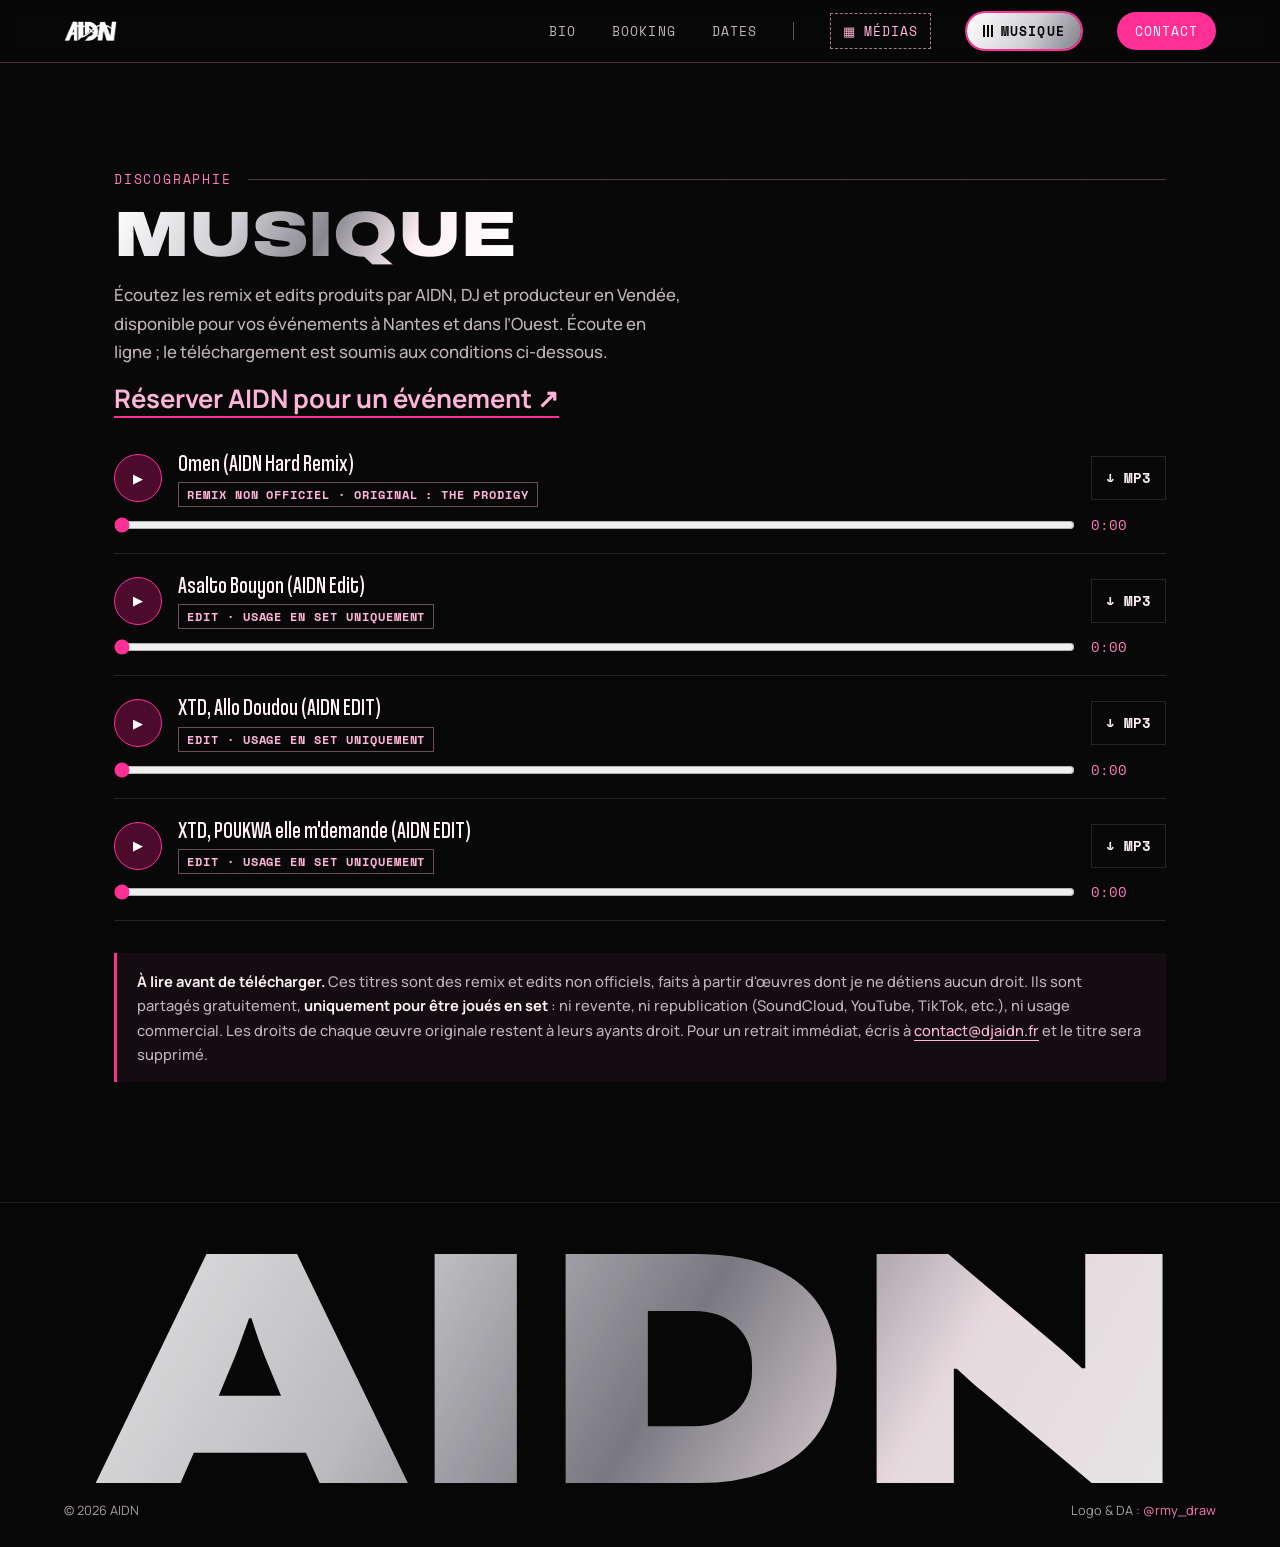
==== commit ed1a8a80: "CHARGEMENT & MAIL & SECTION DATES & Suppressions fichiers inutiles" ====
--- a/musique.html
+++ b/musique.html
@@ -102,7 +102,7 @@
       </li>
     </ul>
     <aside class="legal">
-      <strong>À lire avant de télécharger.</strong> Ces titres sont des remix et edits non officiels, faits à partir d'œuvres dont je ne détiens aucun droit. Ils sont partagés gratuitement, <b>uniquement pour être joués en set</b> : ni revente, ni republication (SoundCloud, YouTube, TikTok, etc.), ni usage commercial. Les droits de chaque œuvre originale restent à leurs ayants droit. Retrait immédiat sur simple demande : contact@djaidn.fr
+      <strong>À lire avant de télécharger.</strong> Ces titres sont des remix et edits non officiels, faits à partir d'œuvres dont je ne détiens aucun droit. Ils sont partagés gratuitement, <b>uniquement pour être joués en set</b> : ni revente, ni republication (SoundCloud, YouTube, TikTok, etc.), ni usage commercial. Les droits de chaque œuvre originale restent à leurs ayants droit. Pour un retrait immédiat, écris à <a href="mailto:contact@djaidn.fr">contact@djaidn.fr</a> et le titre sera supprimé.
     </aside>
     <dialog id="dlDialog">
       <form method="dialog">
--- a/style.css
+++ b/style.css
@@ -221,32 +221,8 @@
 @keyframes bio-spin{to{transform:rotate(360deg)}}
 .bio-photo figcaption{position:absolute;z-index:2;left:14px;bottom:-10px;background:var(--pale);color:var(--deep);font:400 1.3rem/1 var(--tag);letter-spacing:.02em;padding:5px 12px;transform:rotate(-3deg)}
 
-/* ---------- 14. Loader ---------- */
-#loader{--ld-w:clamp(150px,40vw,220px);position:fixed;inset:0;z-index:100;display:none;align-items:center;justify-content:center;background:var(--ink) radial-gradient(ellipse at 50% 50%,rgba(255,46,147,.35),transparent 60%);transition:transform .85s cubic-bezier(.77,0,.18,1) .3s}
-.loading #loader{display:flex}
+/* ---------- 14. Loader : voir pro.css ---------- */
 html.loading{overflow:hidden}
-/* Sortie : le contenu zoome et s'efface, puis le rideau monte avec un bord papier déchiré */
-#loader.out{transform:translateY(-104%);pointer-events:none}
-#loader::after{content:"";position:absolute;left:0;right:0;top:100%;height:20px;background:var(--pale);clip-path:polygon(0 0,100% 0,100% 30%,94% 80%,88% 35%,82% 90%,76% 40%,70% 85%,64% 30%,58% 80%,52% 38%,46% 90%,40% 32%,34% 82%,28% 36%,22% 88%,16% 30%,10% 80%,5% 40%,0 70%)}
-.ld-halftone{position:absolute;inset:0;opacity:.16;background:radial-gradient(circle,var(--mid) 1.3px,transparent 1.6px) 0 0/14px 14px;-webkit-mask-image:radial-gradient(circle,#000,transparent 75%);mask-image:radial-gradient(circle,#000,transparent 75%)}
-.ld-logo{position:relative;width:var(--ld-w);transition:opacity .3s ease,transform .5s cubic-bezier(.5,0,.8,.3)}
-#loader.out .ld-logo{opacity:0;transform:scale(1.35)}
-.ld-logo img{width:100%;animation:ld-glitch 1.1s steps(1,end) infinite}
-/* Glitch RVB : le logo PNG est détouré, drop-shadow suit sa forme exacte */
-@keyframes ld-glitch{
-  0%,60%,100%{transform:none;filter:drop-shadow(0 0 14px rgba(255,46,147,.8))}
-  20%{transform:translate(-3px,1px);filter:drop-shadow(-4px 0 0 var(--pink)) drop-shadow(4px 0 0 var(--vivid))}
-  40%{transform:translate(2px,-1px);filter:drop-shadow(3px 0 0 var(--pink)) drop-shadow(-3px 0 0 var(--vivid))}
-  80%{transform:translate(-1px,0) skewX(-4deg);filter:drop-shadow(-3px 0 0 var(--mid)) drop-shadow(3px 0 0 var(--deep))}
-}
-.ld-star{position:absolute;width:30px;height:30px;color:var(--pink);animation:bio-spin 8s linear infinite}
-.ld-star.a{top:-16px;left:-12px}
-.ld-star.b{bottom:-14px;right:-10px;width:20px;height:20px;color:var(--vivid);animation-direction:reverse}
-/* Texte + barre accrochés sous le logo : le logo reste pile au centre de l'écran */
-.ld-foot{position:absolute;left:0;right:0;top:100%;display:grid;gap:6px}
-.ld-meta{display:flex;justify-content:space-between;font:700 .56rem var(--mono);letter-spacing:.12em;text-transform:uppercase;color:var(--mid)}
-.ld-bar{height:4px;border:1px solid rgba(255,179,214,.5);padding:1px}
-.ld-bar i{display:block;height:100%;background:var(--chrome);transform:scaleX(0);transform-origin:left;box-shadow:0 0 10px var(--vivid)}
 
 @media (max-width:720px){
   .nav nav{gap:8px}
@@ -258,8 +234,7 @@
   .bio-photo{max-width:320px;margin:0 auto}
 }
 @media (prefers-reduced-motion:reduce){
-  .ld-logo img,.ld-star,.bio-star,.eq i{animation:none}
-  #loader{transition:none}
+  .bio-star,.eq i{animation:none}
 }
 
 /* ---------- 15. Animations (transform / opacity uniquement = GPU, pas de reflow) ---------- */
@@ -291,8 +266,6 @@
   .ready .hero>:not(h1),.ready .hero-art{animation:none}
   .js .reveal>*{opacity:1;transform:none;transition:none}
   .js .reveal:not(.in) .bio-photo{transform:rotate(-2deg)}
-  #loader.out{transform:none;opacity:0}
-  #loader::after{display:none}
   .track.playing .t-play::after{animation:none}
 }
 
--- a/pro.css
+++ b/pro.css
@@ -80,7 +80,7 @@
 .mw-cell img{transition:filter .35s,transform .7s var(--ease)}
 
 /* ---------- Contact : l'adresse en grand, soulignement qui se trace ---------- */
-#contact .mail{font:900 clamp(.95rem,3.6vw,2.6rem)/1.1 var(--display);overflow-wrap:anywhere;border:0;padding-bottom:8px;color:var(--pale);
+#contact .mail{font:900 clamp(1.15rem,5vw,3.6rem)/1.1 var(--display);overflow-wrap:anywhere;border:0;padding-bottom:8px;color:var(--pale);
   background:linear-gradient(var(--green),var(--green)) 0 100%/0 3px no-repeat,linear-gradient(rgba(255,179,214,.35),rgba(255,179,214,.35)) 0 100%/100% 1px no-repeat;
   transition:background-size .5s var(--ease),color .2s}
 @media (hover:hover){#contact .mail:hover{background-size:100% 3px,100% 1px;color:#fff}}
@@ -96,7 +96,7 @@
 
 /* ---------- Pied de page : mot géant chromé ---------- */
 footer{position:relative;overflow:hidden;padding-top:36px}
-.foot-word{flex:0 0 100%;font:900 clamp(5rem,26vw,24rem)/.8 var(--display);letter-spacing:-.02em;margin:0 0 -.05em;background:var(--chrome);-webkit-background-clip:text;background-clip:text;color:transparent;opacity:.9;user-select:none;pointer-events:none}
+.foot-word{flex:0 0 100%;font:900 clamp(5rem,26vw,24rem)/.8 var(--display);letter-spacing:0;text-align:center;margin:0 0 -.05em;background:var(--chrome);-webkit-background-clip:text;background-clip:text;color:transparent;opacity:.9;user-select:none;pointer-events:none}
 
 @media (max-width:720px){
   #bio,#booking,#medias{min-height:0}
@@ -111,3 +111,61 @@
 
 /* Logo du hero : l'image d'origine est violette, on la ramène vers le rose (réversible : supprimer cette ligne) */
 .hero-art{filter:hue-rotate(48deg) saturate(1.15)}
+
+.legal a{color:var(--pink);border-bottom:1px solid currentColor}
+
+/* =========================================================
+   Loader : deux volets qui s'ouvrent sur le mot AIDN
+   Le mot se remplit de bas en haut (transform uniquement),
+   le trait vert et le compteur suivent la même progression --p.
+   ========================================================= */
+#loader{position:fixed;inset:0;z-index:100;display:none}
+.loading #loader{display:block}
+.ld-panel{position:absolute;left:0;right:0;height:50%;overflow:hidden;background:var(--ink);will-change:transform;transition:transform .9s cubic-bezier(.76,0,.24,1)}
+.ld-top{top:0}
+.ld-bot{bottom:0}
+.ld-stage{position:absolute;left:0;right:0;height:200%;display:grid;place-items:center;padding:0 var(--pad)}
+.ld-top .ld-stage{top:0}
+.ld-bot .ld-stage{bottom:0}
+.ld-stage::before{content:"";position:absolute;inset:0;opacity:.14;background:radial-gradient(circle,var(--mid) 1.3px,transparent 1.6px) 0 0/14px 14px;-webkit-mask-image:radial-gradient(circle,#000,transparent 70%);mask-image:radial-gradient(circle,#000,transparent 70%)}
+.ld-word{position:relative;font:900 clamp(4.5rem,24vw,20rem)/.8 var(--display);text-align:center}
+.ld-out{display:block;color:transparent;-webkit-text-stroke:1px rgba(255,238,246,.4)}
+.ld-fill{position:absolute;inset:0;overflow:hidden;transform:translateY(calc((1 - var(--p,0)) * 100%))}
+.ld-fill>span{position:absolute;inset:0;transform:translateY(calc((var(--p,0) - 1) * 100%));background:var(--chrome);-webkit-background-clip:text;background-clip:text;color:transparent}
+#loader.done .ld-fill>span{background:none;color:var(--vivid)}
+.ld-line{position:absolute;left:0;right:0;top:calc(50% - 1px);height:2px;background:var(--green);transform:scaleX(var(--p,0));transform-origin:left}
+.ld-meta{position:absolute;font:700 .8rem var(--mono);letter-spacing:.14em;text-transform:uppercase;color:var(--mid)}
+.ld-tl,.ld-tr{top:calc(clamp(16px,3vw,32px) + env(safe-area-inset-top,0px))}
+.ld-br{bottom:calc(clamp(16px,3vw,32px) + env(safe-area-inset-bottom,0px));right:var(--pad)}
+.ld-tl{left:var(--pad)}
+.ld-tr{right:var(--pad)}
+.ld-n{position:absolute;left:var(--pad);bottom:calc(clamp(8px,2vw,24px) + env(safe-area-inset-bottom,0px));font:900 clamp(2.4rem,8vw,6rem)/1 var(--display);color:var(--pale);font-variant-numeric:tabular-nums}
+#loader.out{pointer-events:none}
+#loader.out .ld-top{transform:translateY(-100%)}
+#loader.out .ld-bot{transform:translateY(100%)}
+@media (prefers-reduced-motion:reduce){
+  .ld-panel{transition:opacity .3s}
+  #loader.out .ld-top,#loader.out .ld-bot{transform:none;opacity:0}
+}
+
+/* =========================================================
+   Dates : même langage que le reste (rose, vert, chrome)
+   La mécanique de dates.css (grille, inversion au survol) ne change pas.
+   ========================================================= */
+#dates{--d-silver:var(--mid);--d-focus:var(--green)}
+#dates ::selection{background:var(--green);color:#000}
+#dates h2.chrome{background:var(--chrome);-webkit-background-clip:text;background-clip:text;color:transparent}
+.agenda-head{border-bottom-color:var(--vivid)}
+.date-card{box-shadow:4px 4px 0 var(--vivid)}
+.dc-rail{background:repeating-linear-gradient(135deg,var(--vivid) 0 1px,transparent 1px 6px)}
+.dc-flag{background:var(--green);color:#000}
+.date-card.is-past{border-color:rgba(255,238,246,.6);box-shadow:4px 4px 0 rgba(255,46,147,.45)}
+.date-card.is-past .dc-rail{background:repeating-linear-gradient(135deg,rgba(255,46,147,.6) 0 1px,transparent 1px 6px)}
+.archive-title{background:var(--vivid);color:#000}
+#dates .agenda-note::before{color:var(--green)}
+@keyframes card-in{from{opacity:0;transform:translateY(14px)}}
+.reveal.in .agenda>li .date-card{animation:card-in .6s var(--ease) backwards;animation-delay:calc(var(--n,0) * 70ms + 150ms)}
+.agenda>li:nth-child(2) .date-card{--n:1}
+.agenda>li:nth-child(3) .date-card{--n:2}
+.agenda>li:nth-child(4) .date-card{--n:3}
+@media (prefers-reduced-motion:reduce){.reveal.in .agenda>li .date-card{animation:none}}
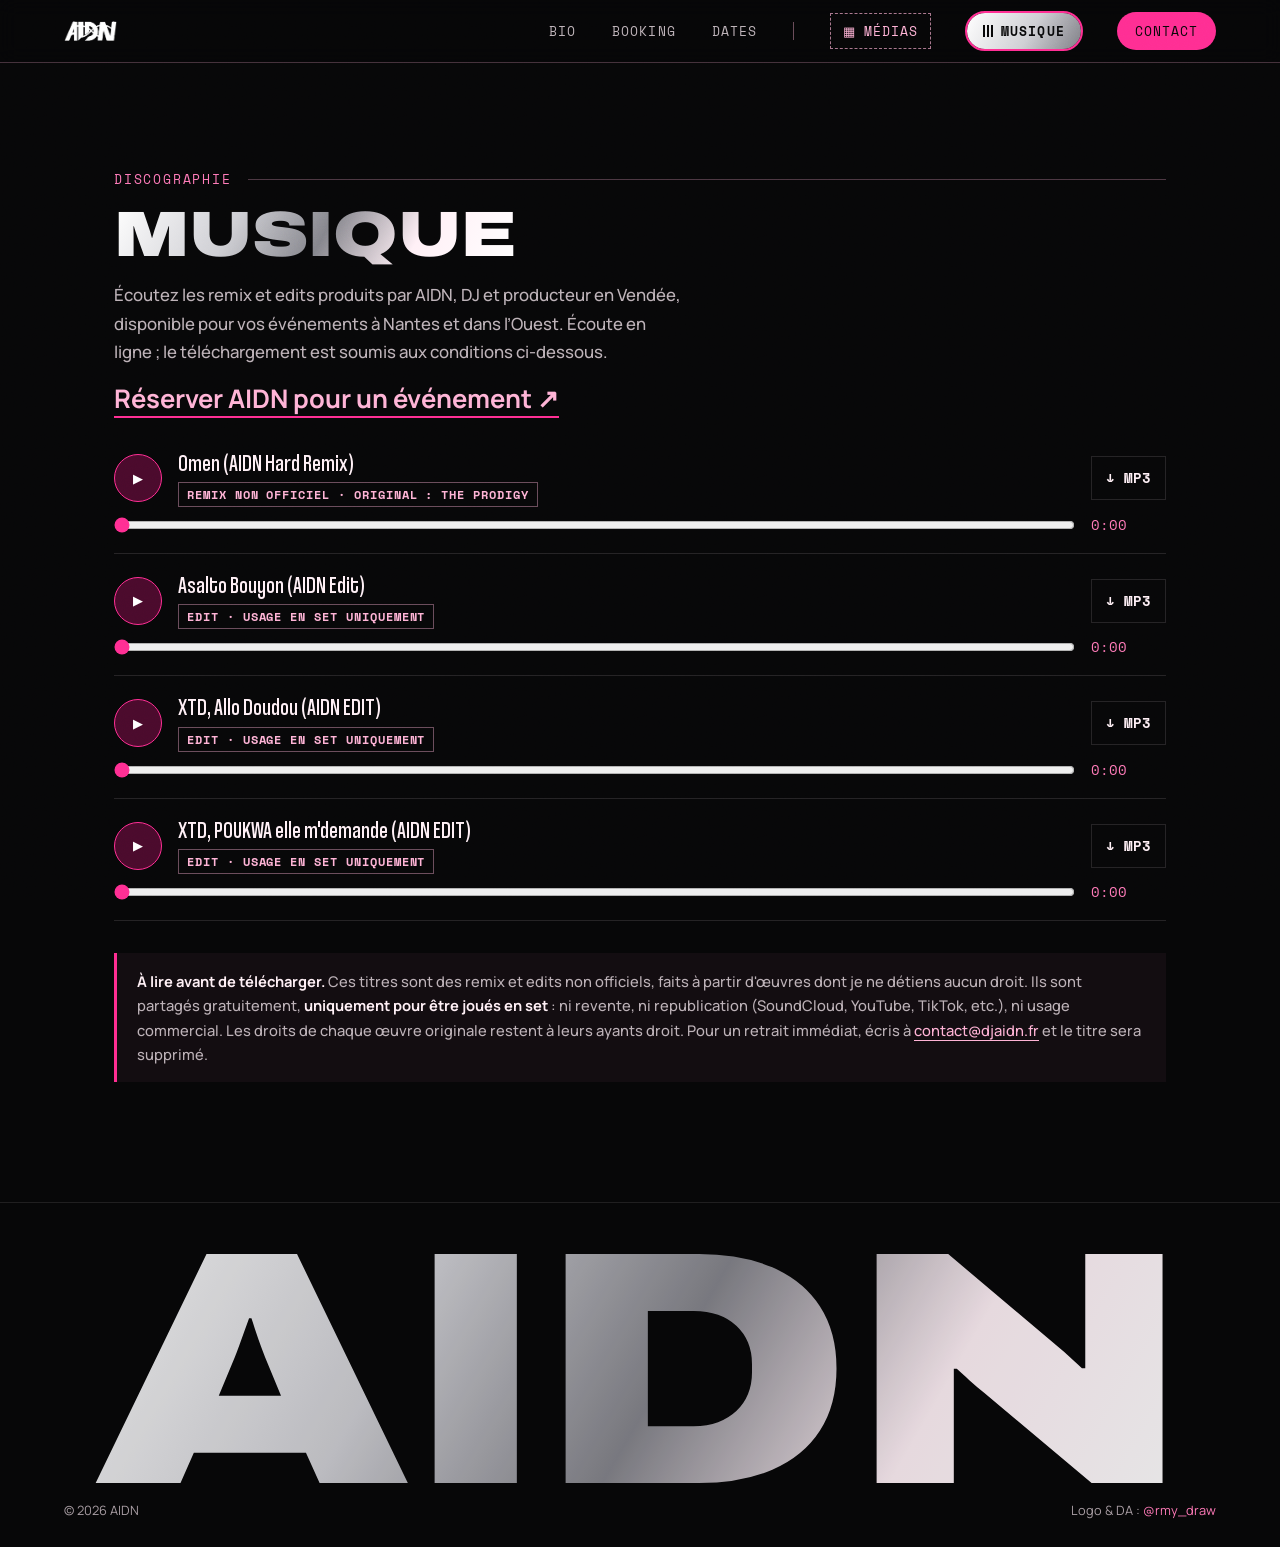
==== commit 682caebe: "Dates : historique en frise verticale animée au scroll + corrections de lisibilité - Historique : fr" ====
--- a/musique.html
+++ b/musique.html
@@ -106,7 +106,7 @@
     </aside>
     <dialog id="dlDialog">
       <form method="dialog">
-        <h3>Conditions de téléchargement</h3>
+        <h2>Conditions de téléchargement</h2>
         <p>Edit ou remix non officiel : je n'en détiens pas les droits. Usage en set uniquement, sans publication ni revente.</p>
         <label><input type="checkbox" id="dlOk"> J'accepte ces conditions</label>
         <div class="dlg-actions"><button value="cancel">Annuler</button><button id="dlGo" value="ok" disabled>Télécharger</button></div>
--- a/style.css
+++ b/style.css
@@ -93,7 +93,7 @@
 .door .k{font:700 .7rem var(--mono);letter-spacing:.16em;text-transform:uppercase;color:var(--pink)}
 .door strong{font:400 1.7rem/1.05 var(--cond)}
 .door em{font:400 .76rem var(--mono);font-style:normal;color:#bdb2b8}
-.door:hover{transform:translateY(-4px) rotate(-.6deg);box-shadow:0 0 34px rgba(255,46,147,.6);background:var(--deep)}
+.door:hover{transform:translateY(-4px) rotate(-.6deg);background:var(--deep)}
 .door-fan{border-color:var(--vivid)}
 
 /* ---------- 5. Bandeau « papier » aux bords déchirés + défilement ---------- */
@@ -162,7 +162,7 @@
 /* ---------- 10. Lecteur audio ---------- */
 .track{display:grid;grid-template-columns:48px 1fr auto;grid-template-areas:"p i d" "s s t";gap:8px 16px;align-items:center;padding:18px 0;border-bottom:1px solid rgba(255,238,246,.12)}
 .t-play{grid-area:p;width:48px;height:48px;border-radius:50%;border:1px solid var(--vivid);background:var(--deep);color:#fff;cursor:pointer;transition:box-shadow .2s}
-.t-play:hover,.track.playing .t-play{box-shadow:0 0 22px rgba(255,46,147,.7);background:var(--vivid)}
+.t-play:hover,.track.playing .t-play{background:var(--vivid);color:var(--ink)}
 .t-info{grid-area:i;display:flex;flex-direction:column;gap:6px}
 .t-info strong{font:400 1.5rem/1.1 var(--cond)}
 .t-seek{grid-area:s;width:100%;accent-color:var(--vivid)}
@@ -173,12 +173,12 @@
 .legal strong,.legal b{color:var(--pale)}
 dialog{margin:auto;max-width:min(92vw,440px);padding:26px;border:1px solid var(--vivid);background:var(--surface);color:var(--pale)}
 dialog::backdrop{background:rgba(7,7,8,.8);backdrop-filter:blur(4px)}
-dialog h3{font:400 1.7rem var(--cond);margin-bottom:10px}
+dialog h2{font:400 1.7rem var(--cond);margin-bottom:10px}
 dialog p{color:#bdb2b8;margin-bottom:14px}
 dialog label{display:flex;gap:10px;align-items:center;font-size:.9rem}
 .dlg-actions{display:flex;justify-content:flex-end;gap:10px;margin-top:20px}
 .dlg-actions button{font:700 .76rem var(--mono);text-transform:uppercase;padding:10px 16px;border:1px solid var(--vivid);background:none;color:var(--pale);cursor:pointer}
-#dlGo{background:var(--vivid)}
+#dlGo{background:var(--vivid);color:var(--ink)}
 #dlGo:disabled{opacity:.35;cursor:not-allowed}
 
 /* ---------- 11. Bio + page Musique ---------- */
@@ -197,15 +197,15 @@
 .nav a.nav-gal:hover,.nav button.nav-gal:hover{background:var(--deep);color:#fff;transform:rotate(-2deg)}
 /* Musique = pastille chrome avec mini égaliseur (ouvre une autre page) */
 .nav a.nav-music{display:inline-flex;align-items:center;color:var(--ink);font-weight:700;background:var(--chrome);background-size:200% 100%;border-radius:999px;padding:8px 16px;transition:box-shadow .25s,background-position .4s}
-.nav a.nav-music:hover{color:var(--ink);background-position:100% 0;box-shadow:0 0 22px rgba(255,122,184,.8)}
-.nav a.nav-music[aria-current]{box-shadow:0 0 0 2px var(--vivid)}
+.nav a.nav-music:hover{color:var(--ink);background-position:100% 0}
+.nav a.nav-music[aria-current]{outline:2px solid var(--vivid);outline-offset:0}
 .eq{display:inline-flex;align-items:flex-end;gap:2px;height:12px;margin-right:8px}
 .eq i{width:2px;height:100%;background:currentColor;transform-origin:bottom;animation:eq 1s ease-in-out infinite}
 .eq i:nth-child(2){animation-delay:.2s}.eq i:nth-child(3){animation-delay:.4s}
 @keyframes eq{50%{transform:scaleY(.3)}}
 /* Contact = bouton plein néon (l'action principale) */
-.nav a.pill{color:#fff;background:var(--vivid);border:0;padding:9px 18px;box-shadow:0 0 18px rgba(255,46,147,.65);transition:background .2s,box-shadow .2s,color .2s}
-.nav a.pill:hover{background:var(--pink);color:var(--ink);box-shadow:0 0 26px rgba(255,179,214,.8)}
+.nav a.pill{color:var(--ink);background:var(--vivid);border:0;padding:9px 18px;transition:background .2s,box-shadow .2s,color .2s}
+.nav a.pill:hover{background:var(--pink);color:var(--ink);}
 
 /* ---------- 13. Bio : photo « sticker » Y2K ---------- */
 .bio-grid{display:grid;grid-template-columns:minmax(0,.8fr) minmax(0,1.2fr);gap:clamp(28px,5vw,64px);align-items:center;width:100%;margin-top:12px}
@@ -226,7 +226,7 @@
 
 @media (max-width:720px){
   .nav nav{gap:8px}
-  .nav a:not(.nav-logo),.nav-btn{font-size:.64rem}
+  .nav a:not(.nav-logo),.nav-btn{font-size:.72rem}
   .nav a.nav-gal,.nav button.nav-gal{padding:6px 8px}
   .nav a.nav-music{padding:6px 10px}
   .nav a.pill{padding:7px 12px}
@@ -279,32 +279,6 @@
 .dates .d-right{display:flex;flex-direction:column;align-items:flex-start;gap:8px;flex:none;order:-1}
 .badge.spray{font:400 1.3rem/1 var(--tag);letter-spacing:.02em;text-transform:none;color:var(--pink);border:0;padding:0;white-space:nowrap;transform:rotate(-4deg);transform-origin:left center}
 
-/* Historique : dates passées, centrées, en défilement continu (même principe que le bandeau papier) */
-.dates li:last-child{border-bottom:0}
-.dates-history{width:100%;margin-top:clamp(28px,5vw,52px);display:flex;flex-direction:column;align-items:center;gap:22px;text-align:center}
-.dates-history[hidden]{display:none}
-.history-title{display:flex;flex-direction:column;align-items:center;gap:8px}
-.history-title span{font:900 clamp(1.8rem,5vw,2.8rem)/1 var(--display);letter-spacing:.02em;text-transform:uppercase;color:var(--pale)}
-.history-title em{font:700 .95rem var(--mono);font-style:normal;letter-spacing:.14em;text-transform:uppercase;color:var(--pink)}
-.history-marquee{width:100%;overflow:hidden;padding:10px 0;-webkit-mask-image:linear-gradient(90deg,transparent,#000 9%,#000 91%,transparent);mask-image:linear-gradient(90deg,transparent,#000 9%,#000 91%,transparent)}
-.history-track{display:flex;width:max-content;animation:history-scroll var(--dur,36s) linear infinite}
-.history-marquee:hover .history-track{animation-play-state:paused}
-.history-group{display:flex;gap:16px;padding-right:16px;list-style:none}
-@keyframes history-scroll{to{transform:translateX(-50%)}}
-.history-card{flex:none;width:236px;display:flex;flex-direction:column;gap:6px;padding:18px 20px;text-align:left;border:1px solid rgba(255,179,214,.3);border-radius:4px;background:var(--surface);transition:border-color .25s,box-shadow .25s}
-.history-card:nth-child(odd){transform:rotate(-.8deg)}
-.history-card:nth-child(even){transform:rotate(.8deg)}
-.history-card:hover{border-color:var(--vivid);box-shadow:0 0 22px rgba(255,46,147,.35)}
-.history-card time{font:400 .78rem var(--mono);letter-spacing:.1em;text-transform:uppercase;color:var(--mid)}
-.history-card strong{font:400 1.6rem/1.05 var(--cond);color:var(--pale)}
-.history-card span{font:400 .8rem var(--mono);letter-spacing:.08em;text-transform:uppercase;color:#bdb2b8}
-@media (max-width:720px){.history-card{width:200px}}
-@media (prefers-reduced-motion:reduce){
-  .history-marquee{-webkit-mask-image:none;mask-image:none}
-  .history-track{animation:none;width:auto;justify-content:center}
-  .history-group{flex-wrap:wrap;justify-content:center;padding-right:0}
-  .history-group[aria-hidden="true"],.h-dup{display:none}
-}
 
 @media (max-width:720px){
   .dates li{grid-template-columns:1fr;justify-items:center;text-align:center;gap:12px}
@@ -331,7 +305,7 @@
 .stub p:not(.tag){font-size:1.05rem;line-height:1.7}
 .socials a{font-size:1rem;padding:20px 0}
 footer{font-size:.8rem;color:#a89da3}
-@media (max-width:720px){.nav a:not(.nav-logo),.nav-btn{font-size:.68rem}}
+@media (max-width:720px){.nav a:not(.nav-logo),.nav-btn{font-size:.72rem}}
 
 /* ---------- 18. Médias ---------- */
 .media-grid{display:grid;grid-template-columns:repeat(auto-fit,minmax(240px,1fr));gap:16px;width:100%;margin-top:8px}
@@ -340,7 +314,7 @@
 .media-card strong{font:400 2rem/1 var(--cond);color:var(--pale)}
 .media-card p{flex:1;font-size:.95rem !important;color:#bdb2b8}
 .media-card .go{font:700 .85rem var(--mono);color:var(--pale)}
-a.media-card:hover{transform:translateY(-4px) rotate(-.5deg);border-color:var(--vivid);box-shadow:0 0 28px rgba(255,46,147,.45)}
+a.media-card:hover{transform:translateY(-4px) rotate(-.5deg);border-color:var(--vivid)}
 .media-card.soon{border-style:dashed}
 .media-card.soon .go{color:var(--mid)}
 .media-wall{position:relative;display:grid;grid-template-columns:repeat(3,1fr);gap:10px;width:100%;margin:8px 0 22px;padding:0;border:0;background:none;cursor:pointer}
@@ -357,4 +331,4 @@
   100%{clip-path:polygon(0 -4%,10% -10%,20% -5%,30% -11%,40% -4%,50% -9%,60% -5%,70% -11%,80% -4%,90% -9%,100% -5%,100% 100%,0 100%);filter:saturate(.85)}
 }
 @media (prefers-reduced-motion:reduce){.mw-next{animation:none}}
-.media-wall span{position:absolute;left:50%;bottom:-16px;transform:translateX(-50%);white-space:nowrap;background:var(--vivid);color:#fff;font:700 .85rem var(--mono);letter-spacing:.06em;text-transform:uppercase;padding:12px 22px;border-radius:999px;box-shadow:0 0 22px rgba(255,46,147,.6)}+.media-wall span{position:absolute;left:50%;bottom:-16px;transform:translateX(-50%);white-space:nowrap;background:var(--vivid);color:var(--ink);font:700 .85rem var(--mono);letter-spacing:.06em;text-transform:uppercase;padding:12px 22px;border-radius:999px;box-shadow:0 8px 20px -8px rgba(0,0,0,.85)}
--- a/pro.css
+++ b/pro.css
@@ -34,13 +34,13 @@
 @media (hover:hover){.nav a.nav-sec:hover::after{transform:none}}
 .nav a.nav-gal:hover,.nav button.nav-gal:hover{transform:none}
 .nav a.pill,.nav a.pill:hover,.nav a.nav-music:hover{box-shadow:none}
-.nav a.nav-music[aria-current]{box-shadow:0 0 0 2px var(--vivid)}
+.nav a.nav-music[aria-current]{outline:2px solid var(--vivid);outline-offset:0}
 
 /* ---------- Hero : halo qui suit la souris + hiérarchie du texte ---------- */
 .hero{background:radial-gradient(ellipse 70% 55% at 50% 40%,rgba(255,46,147,.2),transparent 65%)}
 .hero::after{content:"";position:absolute;inset:0;pointer-events:none;opacity:0;transition:opacity .6s var(--ease);background:radial-gradient(520px circle at var(--mx,50%) var(--my,40%),rgba(255,238,246,.09),transparent 60%)}
 .hero.lit::after{opacity:1}
-.hero-sub{font-size:clamp(1.05rem,1.6vw,1.25rem);line-height:1.6;color:#d9cfd4}
+.hero-sub{font-size:clamp(1.05rem,1.6vw,1.25rem);line-height:1.6;color:#f2dfe8}
 .hero .tag{color:var(--pale)}
 .door{border-radius:0;border-color:rgba(255,238,246,.35);background:rgba(19,13,17,.85);transition:transform .2s var(--ease),box-shadow .2s var(--ease),background .2s,border-color .2s}
 @media (hover:hover){
@@ -49,7 +49,7 @@
 .hero .door:active{transform:scale(.98);box-shadow:none}
 
 /* ---------- Boutons ---------- */
-.btn{display:inline-flex;align-items:center;gap:12px;min-height:52px;padding:0 26px;background:var(--vivid);color:#fff;border:1px solid var(--vivid);font:700 .9rem var(--mono);letter-spacing:.08em;text-transform:uppercase;transition:transform .16s var(--ease),box-shadow .2s var(--ease),background .2s,color .2s,border-color .2s}
+.btn{display:inline-flex;align-items:center;gap:12px;min-height:52px;padding:0 26px;background:var(--vivid);color:var(--ink);border:1px solid var(--vivid);font:700 .9rem var(--mono);letter-spacing:.08em;text-transform:uppercase;transition:transform .16s var(--ease),box-shadow .2s var(--ease),background .2s,color .2s,border-color .2s}
 @media (hover:hover){.btn:hover{background:#fff;color:var(--ink);border-color:#fff;box-shadow:5px 5px 0 var(--green);transform:translate(-2px,-2px)}}
 .btn:active{transform:scale(.97);box-shadow:none}
 
@@ -80,10 +80,9 @@
 .mw-cell img{transition:filter .35s,transform .7s var(--ease)}
 
 /* ---------- Contact : l'adresse en grand, soulignement qui se trace ---------- */
-#contact .mail{font:900 clamp(1.15rem,5vw,3.6rem)/1.1 var(--display);overflow-wrap:anywhere;border:0;padding-bottom:8px;color:var(--pale);
-  background:linear-gradient(var(--green),var(--green)) 0 100%/0 3px no-repeat,linear-gradient(rgba(255,179,214,.35),rgba(255,179,214,.35)) 0 100%/100% 1px no-repeat;
-  transition:background-size .5s var(--ease),color .2s}
-@media (hover:hover){#contact .mail:hover{background-size:100% 3px,100% 1px;color:#fff}}
+#contact .mail{position:relative;font:900 clamp(1.15rem,5vw,3.6rem)/1.1 var(--display);overflow-wrap:anywhere;border:0;border-bottom:1px solid rgba(255,179,214,.35);padding-bottom:8px;color:var(--pale);transition:color .2s}
+#contact .mail::after{content:"";position:absolute;left:0;right:0;bottom:-1px;height:3px;background:var(--green);transform:scaleX(0);transform-origin:left;transition:transform .5s var(--ease)}
+@media (hover:hover){#contact .mail:hover{color:#fff}#contact .mail:hover::after{transform:none}}
 .socials a{min-height:60px;transition:border-color .2s}
 .socials a span{transition:transform .3s var(--ease)}
 @media (hover:hover){.socials a:hover{border-color:var(--vivid)}.socials a:hover span{transform:translateX(-6px)}}
@@ -149,20 +148,10 @@
 }
 
 /* =========================================================
-   Dates : même langage que le reste (rose, vert, chrome)
-   La mécanique de dates.css (grille, inversion au survol) ne change pas.
+   Dates : le style Y2K chrome (noir, blanc, métal brossé) vit entièrement dans dates.css.
+   Ici, seulement le titre chrome et l'entrée des cartes.
    ========================================================= */
-#dates{--d-silver:var(--mid);--d-focus:var(--green)}
-#dates ::selection{background:var(--green);color:#000}
 #dates h2.chrome{background:var(--chrome);-webkit-background-clip:text;background-clip:text;color:transparent}
-.agenda-head{border-bottom-color:var(--vivid)}
-.date-card{box-shadow:4px 4px 0 var(--vivid)}
-.dc-rail{background:repeating-linear-gradient(135deg,var(--vivid) 0 1px,transparent 1px 6px)}
-.dc-flag{background:var(--green);color:#000}
-.date-card.is-past{border-color:rgba(255,238,246,.6);box-shadow:4px 4px 0 rgba(255,46,147,.45)}
-.date-card.is-past .dc-rail{background:repeating-linear-gradient(135deg,rgba(255,46,147,.6) 0 1px,transparent 1px 6px)}
-.archive-title{background:var(--vivid);color:#000}
-#dates .agenda-note::before{color:var(--green)}
 @keyframes card-in{from{opacity:0;transform:translateY(14px)}}
 .reveal.in .agenda>li .date-card{animation:card-in .6s var(--ease) backwards;animation-delay:calc(var(--n,0) * 70ms + 150ms)}
 .agenda>li:nth-child(2) .date-card{--n:1}
